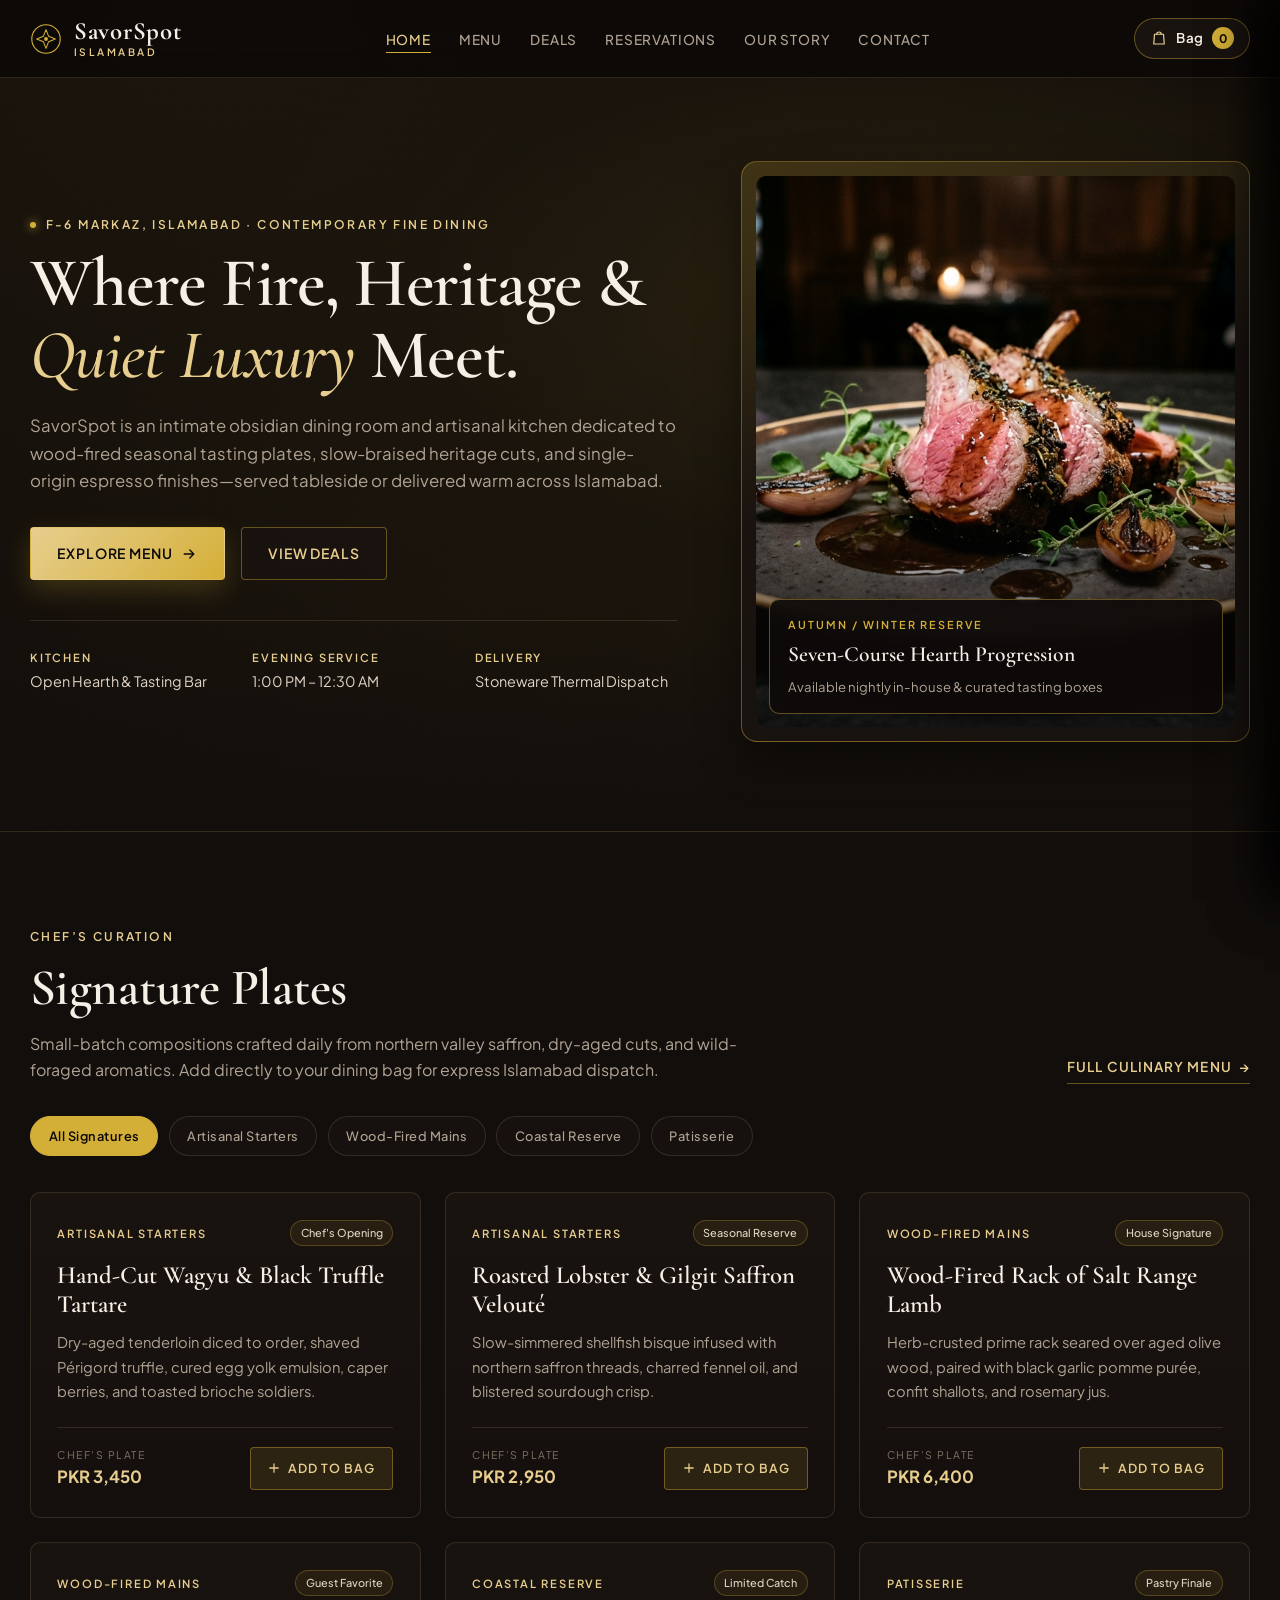
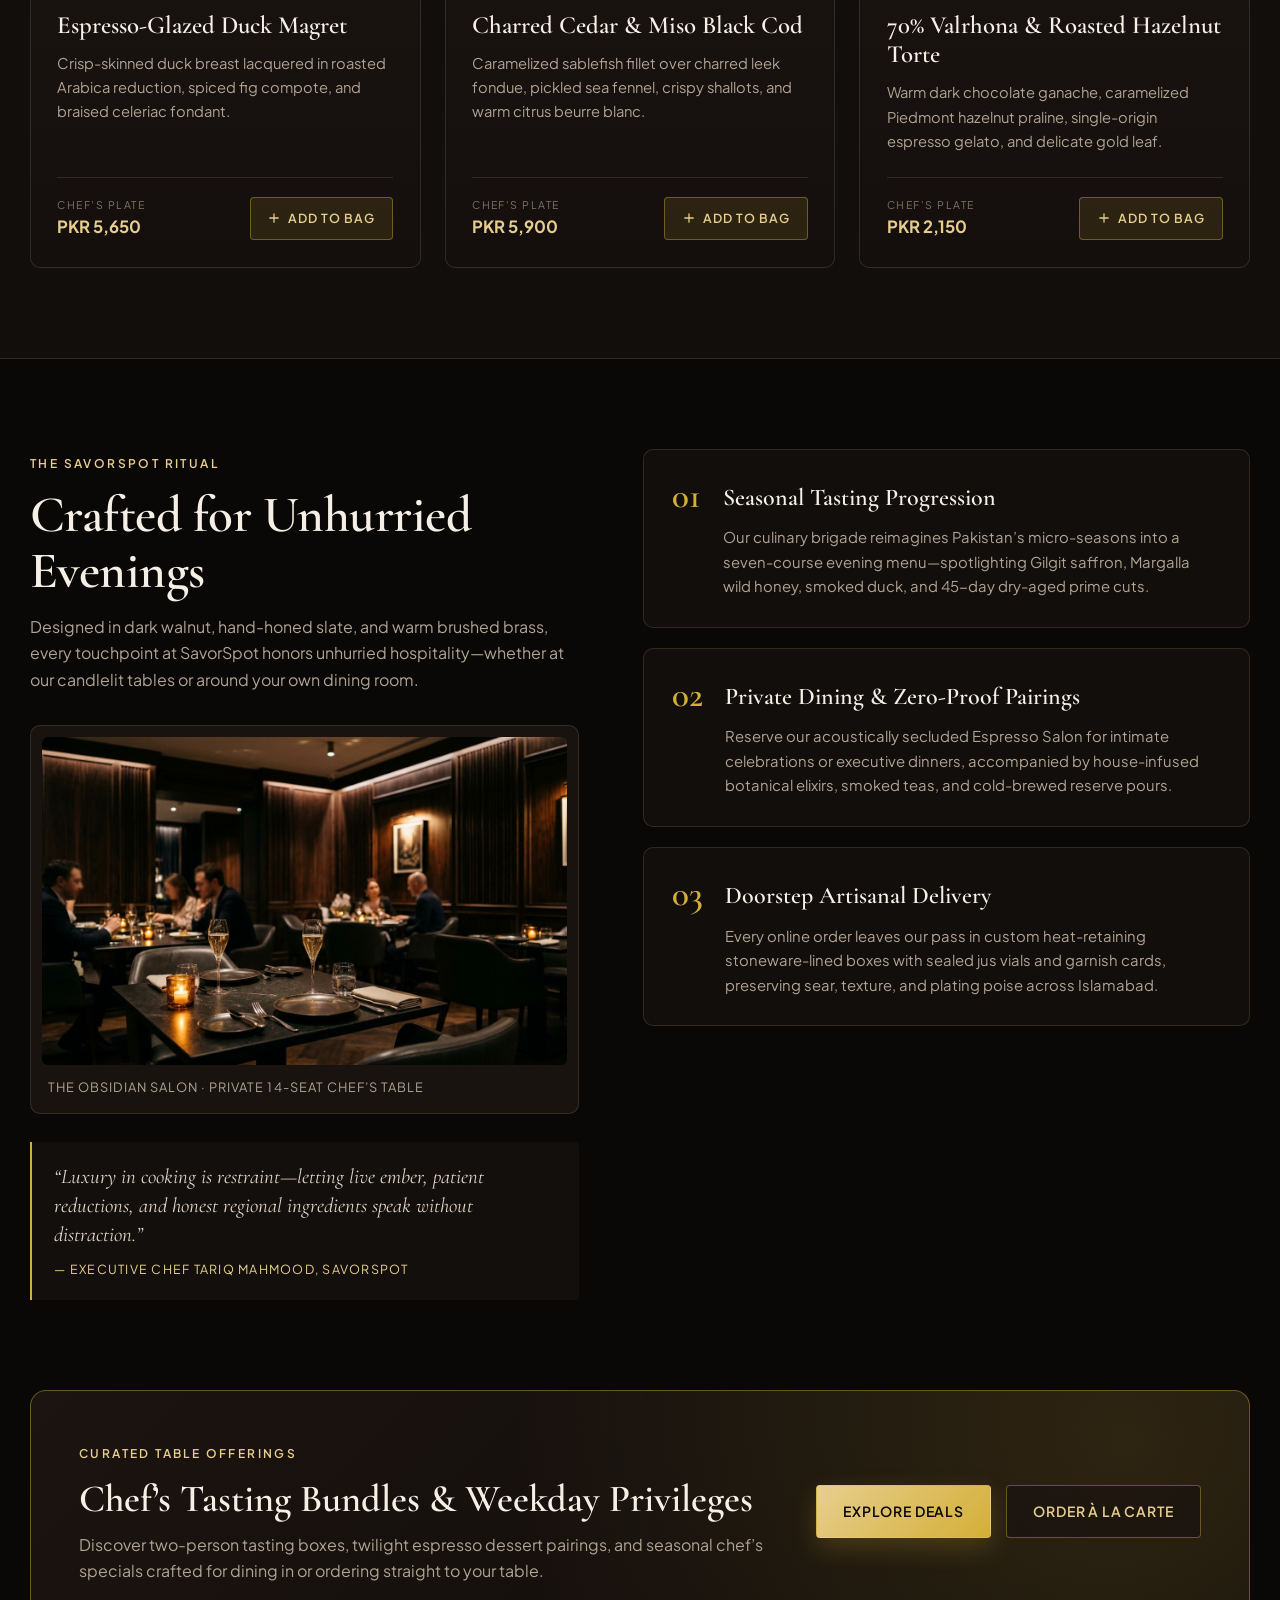
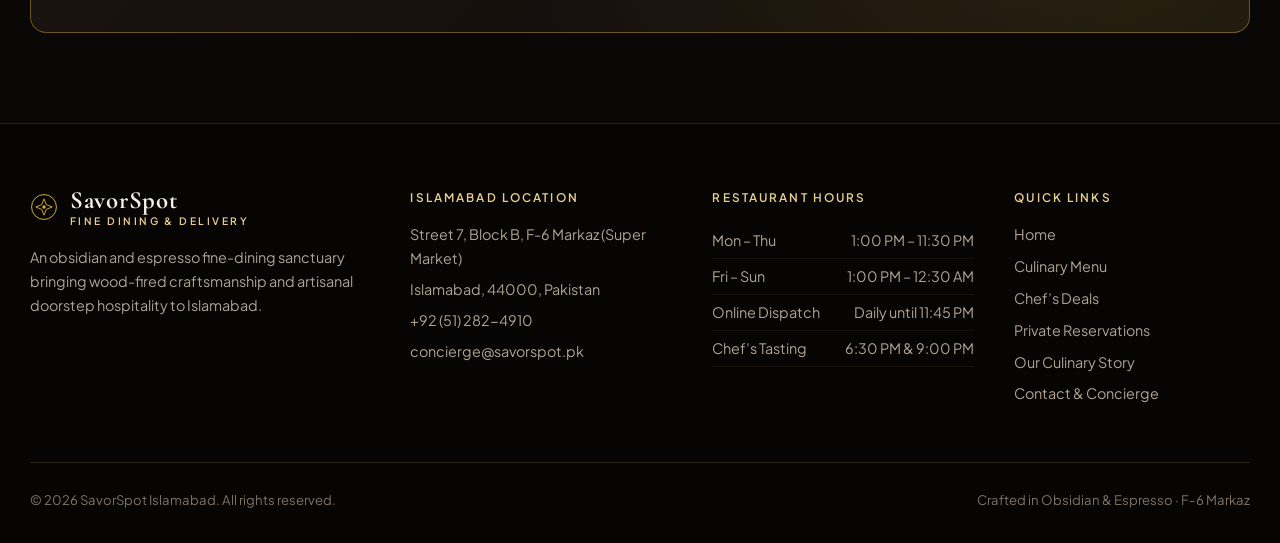
==== index.html @ 346d7bbc "Add SavorSpot home page, styles, scripts, and session 01 log" ====
<!DOCTYPE html>
<html lang="en">
<head>
  <meta charset="UTF-8">
  <meta name="viewport" content="width=device-width, initial-scale=1.0">
  <meta name="description" content="SavorSpot is Islamabad's contemporary fine-dining destination in F-6 Markaz — wood-fired seasonal tasting plates, private dining, and artisanal doorstep delivery.">
  <title>SavorSpot | Fine Dining &amp; Artisanal Online Ordering — Islamabad</title>

  <!-- Google Fonts: Cormorant Garamond & Plus Jakarta Sans -->
  <link rel="preconnect" href="https://fonts.googleapis.com">
  <link rel="preconnect" href="https://fonts.gstatic.com" crossorigin>
  <link href="https://fonts.googleapis.com/css2?family=Cormorant+Garamond:ital,wght@0,400;0,500;0,600;0,700;1,400;1,600&family=Plus+Jakarta+Sans:wght@300;400;500;600;700&display=swap" rel="stylesheet">

  <!-- Page Stylesheet -->
  <link rel="stylesheet" href="css/home.css">
</head>
<body>
  <a class="skip-link" href="#main-content">Skip to main content</a>

  <!-- Sticky Site Header -->
  <header class="site-header" id="site-header">
    <div class="container header-inner">
      <a class="brand-logo" href="index.html" aria-label="SavorSpot Home">
        <span class="brand-crest" aria-hidden="true">
          <svg viewBox="0 0 36 36" width="32" height="32" fill="none" xmlns="http://www.w3.org/2000/svg">
            <rect x="2" y="2" width="32" height="32" rx="16" stroke="currentColor" stroke-width="1.25"/>
            <path d="M18 7.5L21 15L28.5 18L21 21L18 28.5L15 21L7.5 18L15 15L18 7.5Z" stroke="currentColor" stroke-width="1.2" stroke-linejoin="round"/>
            <circle cx="18" cy="18" r="2.2" fill="currentColor"/>
          </svg>
        </span>
        <span class="brand-text">
          <span class="brand-name">SavorSpot</span>
          <span class="brand-sub">Islamabad</span>
        </span>
      </a>

      <!-- Desktop Primary Navigation -->
      <nav class="primary-nav" aria-label="Primary Navigation">
        <ul class="nav-list">
          <li><a class="nav-link active" href="index.html" aria-current="page">Home</a></li>
          <li><a class="nav-link" href="pages/menu.html">Menu</a></li>
          <li><a class="nav-link" href="pages/deals.html">Deals</a></li>
          <!-- Placeholder links for remaining group pages -->
          <li><a class="nav-link" href="pages/reservations.html" data-placeholder-page="Reservations">Reservations</a></li>
          <li><a class="nav-link" href="pages/about.html" data-placeholder-page="Our Story">Our Story</a></li>
          <li><a class="nav-link" href="pages/contact.html" data-placeholder-page="Contact">Contact</a></li>
        </ul>
      </nav>

      <!-- Header Utility Actions -->
      <div class="header-actions">
        <button
          type="button"
          class="cart-trigger"
          id="cart-toggle-btn"
          aria-label="Open dining bag"
          aria-expanded="false"
          aria-controls="cart-drawer"
        >
          <svg class="cart-icon" viewBox="0 0 24 24" width="18" height="18" fill="none" stroke="currentColor" stroke-width="1.6" stroke-linecap="round" stroke-linejoin="round" aria-hidden="true">
            <path d="M6 7h12l1 13H5L6 7z"/>
            <path d="M9 7a3 3 0 0 1 6 0"/>
          </svg>
          <span class="cart-trigger-label">Bag</span>
          <span class="cart-badge" id="cart-count" aria-live="polite">0</span>
        </button>

        <button
          type="button"
          class="hamburger-btn"
          id="mobile-menu-toggle"
          aria-label="Toggle navigation menu"
          aria-expanded="false"
          aria-controls="mobile-nav-drawer"
        >
          <span class="hamburger-line" aria-hidden="true"></span>
          <span class="hamburger-line" aria-hidden="true"></span>
          <span class="hamburger-line" aria-hidden="true"></span>
        </button>
      </div>
    </div>

    <!-- Mobile Navigation Drawer -->
    <div class="mobile-nav-backdrop" id="mobile-nav-backdrop" hidden></div>
    <nav class="mobile-nav-drawer" id="mobile-nav-drawer" aria-label="Mobile Navigation" hidden>
      <div class="mobile-nav-header">
        <span class="mobile-nav-eyebrow">Navigation</span>
        <button type="button" class="icon-close-btn" id="mobile-nav-close" aria-label="Close navigation menu">
          <span aria-hidden="true">&times;</span>
        </button>
      </div>
      <ul class="mobile-nav-list">
        <li><a class="mobile-nav-link active" href="index.html" aria-current="page">Home</a></li>
        <li><a class="mobile-nav-link" href="pages/menu.html">Menu</a></li>
        <li><a class="mobile-nav-link" href="pages/deals.html">Chef&rsquo;s Deals</a></li>
        <!-- Placeholder links for remaining group pages -->
        <li><a class="mobile-nav-link" href="pages/reservations.html" data-placeholder-page="Reservations">Reservations</a></li>
        <li><a class="mobile-nav-link" href="pages/about.html" data-placeholder-page="Our Story">Our Story</a></li>
        <li><a class="mobile-nav-link" href="pages/contact.html" data-placeholder-page="Contact">Contact</a></li>
      </ul>
      <div class="mobile-nav-footer">
        <p>F-6 Markaz, Islamabad</p>
        <p>Open Daily &middot; 1:00 PM &ndash; 12:30 AM</p>
      </div>
    </nav>
  </header>

  <main id="main-content">
    <!-- Hero Section -->
    <section class="hero" aria-labelledby="hero-heading">
      <div class="hero-ambient" aria-hidden="true"></div>
      <div class="container hero-grid">
        <div class="hero-content">
          <p class="eyebrow">
            <span class="eyebrow-dot" aria-hidden="true"></span>
            F-6 Markaz, Islamabad &middot; Contemporary Fine Dining
          </p>
          <h1 id="hero-heading" class="hero-title">
            Where Fire, Heritage &amp; <em>Quiet Luxury</em> Meet.
          </h1>
          <p class="hero-tagline">
            SavorSpot is an intimate obsidian dining room and artisanal kitchen dedicated to wood-fired seasonal tasting plates, slow-braised heritage cuts, and single-origin espresso finishes&mdash;served tableside or delivered warm across Islamabad.
          </p>

          <div class="hero-actions">
            <a class="btn btn-primary" href="pages/menu.html">
              Explore Menu
              <svg viewBox="0 0 20 20" width="16" height="16" fill="none" stroke="currentColor" stroke-width="1.6" aria-hidden="true">
                <path d="M4 10h12M11 5l5 5-5 5" stroke-linecap="round" stroke-linejoin="round"/>
              </svg>
            </a>
            <a class="btn btn-secondary" href="pages/deals.html">View Deals</a>
          </div>

          <dl class="hero-meta">
            <div class="hero-meta-item">
              <dt>Kitchen</dt>
              <dd>Open Hearth &amp; Tasting Bar</dd>
            </div>
            <div class="hero-meta-item">
              <dt>Evening Service</dt>
              <dd>1:00 PM &ndash; 12:30 AM</dd>
            </div>
            <div class="hero-meta-item">
              <dt>Delivery</dt>
              <dd>Stoneware Thermal Dispatch</dd>
            </div>
          </dl>
        </div>

        <div class="hero-visual">
          <figure class="hero-frame">
            <div class="hero-image-wrap">
              <img
                src="images/hero-feast.jpg"
                alt="Seared Salt Range lamb rack with charred shallots and herb reduction plated on dark obsidian stoneware"
                class="hero-image"
                loading="eager"
                onerror="this.parentElement.classList.add('is-fallback'); this.remove();"
              >
              <div class="hero-fallback-art" aria-hidden="true">
                <span class="fallback-monogram">S</span>
                <span class="fallback-caption">Chef&rsquo;s Reserve Tasting</span>
              </div>
              <div class="hero-image-scrim" aria-hidden="true"></div>
            </div>
            <figcaption class="hero-plate-card">
              <span class="plate-tag">Autumn / Winter Reserve</span>
              <strong class="plate-name">Seven-Course Hearth Progression</strong>
              <span class="plate-detail">Available nightly in-house &amp; curated tasting boxes</span>
            </figcaption>
          </figure>
        </div>
      </div>
    </section>

    <!-- Chef's Signature / Featured Dishes Section -->
    <section class="signatures section-pad" id="signatures" aria-labelledby="signatures-heading">
      <div class="container">
        <div class="section-header-row">
          <div class="section-header">
            <p class="eyebrow">Chef&rsquo;s Curation</p>
            <h2 id="signatures-heading" class="section-title">Signature Plates</h2>
            <p class="section-lead">
              Small-batch compositions crafted daily from northern valley saffron, dry-aged cuts, and wild-foraged aromatics. Add directly to your dining bag for express Islamabad dispatch.
            </p>
          </div>
          <a class="text-link" href="pages/menu.html">
            Full Culinary Menu
            <span aria-hidden="true">&rarr;</span>
          </a>
        </div>

        <!-- Category Filter Bar -->
        <div class="filter-bar" role="tablist" aria-label="Filter signature dishes by category">
          <button type="button" class="filter-pill is-active" role="tab" aria-selected="true" data-category="all">All Signatures</button>
          <button type="button" class="filter-pill" role="tab" aria-selected="false" data-category="Artisanal Starters">Artisanal Starters</button>
          <button type="button" class="filter-pill" role="tab" aria-selected="false" data-category="Wood-Fired Mains">Wood-Fired Mains</button>
          <button type="button" class="filter-pill" role="tab" aria-selected="false" data-category="Coastal Reserve">Coastal Reserve</button>
          <button type="button" class="filter-pill" role="tab" aria-selected="false" data-category="Patisserie">Patisserie</button>
        </div>

        <!-- Dynamic Dishes Grid (populated by js/home.js) -->
        <div class="dishes-grid" id="featured-dishes-grid" aria-live="polite">
          <noscript>
            <p class="noscript-note">Please enable JavaScript to browse SavorSpot&rsquo;s interactive signature plates and dining bag.</p>
          </noscript>
        </div>
      </div>
    </section>

    <!-- Fine-Dining Experience / Ambiance Highlights -->
    <section class="experience section-pad" id="experience" aria-labelledby="experience-heading">
      <div class="container">
        <div class="experience-layout">
          <div class="experience-intro">
            <p class="eyebrow">The SavorSpot Ritual</p>
            <h2 id="experience-heading" class="section-title">Crafted for Unhurried Evenings</h2>
            <p class="section-lead">
              Designed in dark walnut, hand-honed slate, and warm brushed brass, every touchpoint at SavorSpot honors unhurried hospitality&mdash;whether at our candlelit tables or around your own dining room.
            </p>

            <figure class="ambiance-frame">
              <div class="ambiance-image-wrap">
                <img
                  src="images/ambiance-dining.jpg"
                  alt="Candlelit SavorSpot dining room with dark espresso wood, obsidian stone tables, and warm gold accents"
                  class="ambiance-image"
                  loading="lazy"
                  onerror="this.parentElement.classList.add('is-fallback'); this.remove();"
                >
                <div class="ambiance-fallback-art" aria-hidden="true">
                  <span>F-6 Markaz Salon</span>
                </div>
              </div>
              <figcaption class="ambiance-caption">
                The Obsidian Salon &middot; Private 14-seat Chef&rsquo;s Table
              </figcaption>
            </figure>

            <blockquote class="chef-quote">
              <p>&ldquo;Luxury in cooking is restraint&mdash;letting live ember, patient reductions, and honest regional ingredients speak without distraction.&rdquo;</p>
              <footer>&mdash; Executive Chef Tariq Mahmood, SavorSpot</footer>
            </blockquote>
          </div>

          <div class="experience-pillars">
            <article class="experience-card">
              <span class="pillar-num" aria-hidden="true">01</span>
              <div class="pillar-body">
                <h3 class="pillar-title">Seasonal Tasting Progression</h3>
                <p class="pillar-desc">
                  Our culinary brigade reimagines Pakistan&rsquo;s micro-seasons into a seven-course evening menu&mdash;spotlighting Gilgit saffron, Margalla wild honey, smoked duck, and 45-day dry-aged prime cuts.
                </p>
              </div>
            </article>

            <article class="experience-card">
              <span class="pillar-num" aria-hidden="true">02</span>
              <div class="pillar-body">
                <h3 class="pillar-title">Private Dining &amp; Zero-Proof Pairings</h3>
                <p class="pillar-desc">
                  Reserve our acoustically secluded Espresso Salon for intimate celebrations or executive dinners, accompanied by house-infused botanical elixirs, smoked teas, and cold-brewed reserve pours.
                </p>
              </div>
            </article>

            <article class="experience-card">
              <span class="pillar-num" aria-hidden="true">03</span>
              <div class="pillar-body">
                <h3 class="pillar-title">Doorstep Artisanal Delivery</h3>
                <p class="pillar-desc">
                  Every online order leaves our pass in custom heat-retaining stoneware-lined boxes with sealed jus vials and garnish cards, preserving sear, texture, and plating poise across Islamabad.
                </p>
              </div>
            </article>
          </div>
        </div>
      </div>
    </section>

    <!-- Evening Reserve / Deals Callout -->
    <section class="evening-reserve" aria-labelledby="reserve-heading">
      <div class="container">
        <div class="reserve-banner">
          <div class="reserve-copy">
            <p class="eyebrow">Curated Table Offerings</p>
            <h2 id="reserve-heading" class="reserve-title">Chef&rsquo;s Tasting Bundles &amp; Weekday Privileges</h2>
            <p class="reserve-desc">
              Discover two-person tasting boxes, twilight espresso dessert pairings, and seasonal chef&rsquo;s specials crafted for dining in or ordering straight to your table.
            </p>
          </div>
          <div class="reserve-actions">
            <a class="btn btn-primary" href="pages/deals.html">Explore Deals</a>
            <a class="btn btn-secondary" href="pages/menu.html">Order &Agrave; La Carte</a>
          </div>
        </div>
      </div>
    </section>
  </main>

  <!-- Site Footer -->
  <footer class="site-footer" aria-label="Footer">
    <div class="container">
      <div class="footer-grid">
        <div class="footer-brand">
          <a class="brand-logo footer-logo" href="index.html">
            <span class="brand-crest" aria-hidden="true">
              <svg viewBox="0 0 36 36" width="28" height="28" fill="none" xmlns="http://www.w3.org/2000/svg">
                <rect x="2" y="2" width="32" height="32" rx="16" stroke="currentColor" stroke-width="1.25"/>
                <path d="M18 7.5L21 15L28.5 18L21 21L18 28.5L15 21L7.5 18L15 15L18 7.5Z" stroke="currentColor" stroke-width="1.2" stroke-linejoin="round"/>
                <circle cx="18" cy="18" r="2.2" fill="currentColor"/>
              </svg>
            </span>
            <span class="brand-text">
              <span class="brand-name">SavorSpot</span>
              <span class="brand-sub">Fine Dining &amp; Delivery</span>
            </span>
          </a>
          <p class="footer-tagline">
            An obsidian and espresso fine-dining sanctuary bringing wood-fired craftsmanship and artisanal doorstep hospitality to Islamabad.
          </p>
        </div>

        <div class="footer-col">
          <h3 class="footer-heading">Islamabad Location</h3>
          <address class="footer-address">
            <p>Street 7, Block B, F-6 Markaz (Super Market)</p>
            <p>Islamabad, 44000, Pakistan</p>
            <p><a href="tel:+92512824910">+92 (51) 282-4910</a></p>
            <p><a href="mailto:concierge@savorspot.pk">concierge@savorspot.pk</a></p>
          </address>
        </div>

        <div class="footer-col">
          <h3 class="footer-heading">Restaurant Hours</h3>
          <ul class="footer-hours">
            <li><span>Mon &ndash; Thu</span><span>1:00 PM &ndash; 11:30 PM</span></li>
            <li><span>Fri &ndash; Sun</span><span>1:00 PM &ndash; 12:30 AM</span></li>
            <li><span>Online Dispatch</span><span>Daily until 11:45 PM</span></li>
            <li><span>Chef&rsquo;s Tasting</span><span>6:30 PM &amp; 9:00 PM</span></li>
          </ul>
        </div>

        <div class="footer-col">
          <h3 class="footer-heading">Quick Links</h3>
          <ul class="footer-links">
            <li><a href="index.html">Home</a></li>
            <li><a href="pages/menu.html">Culinary Menu</a></li>
            <li><a href="pages/deals.html">Chef&rsquo;s Deals</a></li>
            <li><a href="pages/reservations.html" data-placeholder-page="Reservations">Private Reservations</a></li>
            <li><a href="pages/about.html" data-placeholder-page="Our Story">Our Culinary Story</a></li>
            <li><a href="pages/contact.html" data-placeholder-page="Contact">Contact &amp; Concierge</a></li>
          </ul>
        </div>
      </div>

      <div class="footer-bottom">
        <p>&copy; <span id="footer-year">2026</span> SavorSpot Islamabad. All rights reserved.</p>
        <p class="footer-note">Crafted in Obsidian &amp; Espresso &middot; F-6 Markaz</p>
      </div>
    </div>
  </footer>

  <!-- Slide-Over Interactive Cart Drawer -->
  <div class="cart-backdrop" id="cart-backdrop" hidden></div>
  <aside
    class="cart-drawer"
    id="cart-drawer"
    role="dialog"
    aria-modal="true"
    aria-labelledby="cart-drawer-title"
    hidden
  >
    <div class="cart-drawer-header">
      <div>
        <p class="cart-drawer-eyebrow">Artisanal Order</p>
        <h2 id="cart-drawer-title" class="cart-drawer-title">Your Dining Bag</h2>
      </div>
      <button type="button" class="icon-close-btn" id="cart-close-btn" aria-label="Close dining bag">
        <span aria-hidden="true">&times;</span>
      </button>
    </div>

    <div class="cart-drawer-body" id="cart-items-container">
      <!-- Populated dynamically from localStorage ("savorCart") -->
    </div>

    <div class="cart-drawer-footer" id="cart-drawer-footer">
      <div class="cart-delivery-note" id="cart-delivery-note">
        Complimentary insulated dispatch across Islamabad on orders above PKR 6,000.
      </div>
      <div class="cart-summary-row">
        <span>Subtotal</span>
        <strong id="cart-subtotal">PKR 0</strong>
      </div>
      <div class="cart-footer-actions">
        <button type="button" class="btn btn-primary btn-full" id="cart-checkout-btn">
          Review &amp; Checkout
        </button>
        <div class="cart-secondary-actions">
          <a class="btn btn-ghost" href="pages/menu.html">Add From Menu</a>
          <button type="button" class="btn btn-ghost btn-danger-text" id="cart-clear-btn">Clear Bag</button>
        </div>
      </div>
    </div>
  </aside>

  <!-- Toast Notification Region -->
  <div class="toast-container" id="toast-container" aria-live="polite" aria-atomic="true"></div>

  <!-- Page JavaScript -->
  <script src="js/home.js"></script>
</body>
</html>
---- css/home.css ----
/* ==========================================================================
   SavorSpot — Page 1 (Home) Stylesheet
   Aesthetic: Obsidian & Espresso Dark Luxury
   Fonts: Cormorant Garamond (Display) & Plus Jakarta Sans (Body/UI)
   ========================================================================== */

:root {
  /* Obsidian & Espresso Surfaces */
  --bg-obsidian: #0a0807;
  --bg-espresso: #120e0c;
  --bg-card: #191310;
  --bg-card-elevated: #221a16;
  --bg-glass: rgba(12, 9, 8, 0.86);

  /* Gold & Champagne Accents */
  --accent-gold: #d4af37;
  --accent-champagne: #e7ce8e;
  --accent-bronze: #9e783b;
  --accent-glow: rgba(212, 175, 55, 0.16);

  /* Typography */
  --text-ivory: #f5efe6;
  --text-warm: #dfd4c5;
  --text-muted: #b0a393;
  --text-dim: #7f7366;

  /* Borders & States */
  --border-subtle: rgba(231, 206, 142, 0.14);
  --border-gold: rgba(212, 175, 55, 0.42);
  --danger: #e07a68;
  --success: #79b88b;

  /* Typography Families */
  --font-display: "Cormorant Garamond", Georgia, "Times New Roman", serif;
  --font-sans: "Plus Jakarta Sans", -apple-system, BlinkMacSystemFont, "Segoe UI", sans-serif;

  /* Layout & Radius */
  --container-max: 1220px;
  --header-height: 78px;
  --radius-sm: 4px;
  --radius-md: 10px;
  --radius-lg: 16px;

  /* Transitions & Shadows */
  --ease-luxury: cubic-bezier(0.22, 1, 0.36, 1);
  --shadow-card: 0 20px 44px rgba(0, 0, 0, 0.45);
  --shadow-drawer: -16px 0 48px rgba(0, 0, 0, 0.68);
}

/* Reset & Base */
*,
*::before,
*::after {
  box-sizing: border-box;
}

html {
  scroll-behavior: smooth;
  color-scheme: dark;
}

body {
  margin: 0;
  min-height: 100vh;
  background-color: var(--bg-obsidian);
  background-image:
    radial-gradient(circle at 18% 0%, rgba(158, 120, 59, 0.12), transparent 42%),
    radial-gradient(circle at 88% 22%, rgba(212, 175, 55, 0.06), transparent 36%);
  color: var(--text-ivory);
  font-family: var(--font-sans);
  font-size: 1rem;
  line-height: 1.65;
  -webkit-font-smoothing: antialiased;
  overflow-x: hidden;
}

body.drawer-open {
  overflow: hidden;
}

img {
  display: block;
  max-width: 100%;
}

a {
  color: inherit;
  text-decoration: none;
}

button {
  font: inherit;
  color: inherit;
  background: none;
  border: none;
  cursor: pointer;
}

:focus-visible {
  outline: 2px solid var(--accent-champagne);
  outline-offset: 3px;
}

.skip-link {
  position: absolute;
  top: -100px;
  left: 1rem;
  z-index: 2000;
  padding: 0.7rem 1.2rem;
  background: var(--accent-gold);
  color: var(--bg-obsidian);
  font-weight: 600;
  border-radius: var(--radius-sm);
  transition: top 0.2s ease;
}

.skip-link:focus {
  top: 1rem;
}

.container {
  width: min(var(--container-max), calc(100% - 2.5rem));
  margin-inline: auto;
}

.section-pad {
  padding-block: clamp(4.25rem, 7vw, 6.75rem);
}

/* Shared Typography Elements */
.eyebrow {
  display: inline-flex;
  align-items: center;
  gap: 0.6rem;
  margin: 0 0 0.85rem;
  font-size: 0.75rem;
  font-weight: 600;
  letter-spacing: 0.2em;
  text-transform: uppercase;
  color: var(--accent-champagne);
}

.eyebrow-dot {
  width: 6px;
  height: 6px;
  border-radius: 50%;
  background: var(--accent-gold);
  box-shadow: 0 0 10px var(--accent-gold);
}

.section-title {
  margin: 0 0 0.9rem;
  font-family: var(--font-display);
  font-size: clamp(2.15rem, 4vw, 3.25rem);
  font-weight: 600;
  line-height: 1.1;
  letter-spacing: -0.01em;
  color: var(--text-ivory);
}

.section-lead {
  margin: 0;
  max-width: 60ch;
  color: var(--text-muted);
  font-size: 1rem;
  font-weight: 400;
}

/* Buttons */
.btn {
  display: inline-flex;
  align-items: center;
  justify-content: center;
  gap: 0.55rem;
  padding: 0.88rem 1.65rem;
  border-radius: var(--radius-sm);
  font-size: 0.875rem;
  font-weight: 600;
  letter-spacing: 0.06em;
  text-transform: uppercase;
  transition:
    background-color 0.25s var(--ease-luxury),
    color 0.25s var(--ease-luxury),
    border-color 0.25s var(--ease-luxury),
    transform 0.25s var(--ease-luxury),
    box-shadow 0.25s var(--ease-luxury);
}

.btn-primary {
  background: linear-gradient(135deg, var(--accent-champagne) 0%, var(--accent-gold) 100%);
  color: var(--bg-obsidian);
  border: 1px solid transparent;
  box-shadow: 0 10px 26px rgba(212, 175, 55, 0.22);
}

.btn-primary:hover {
  transform: translateY(-2px);
  box-shadow: 0 14px 32px rgba(212, 175, 55, 0.32);
}

.btn-secondary {
  background: rgba(25, 19, 16, 0.72);
  color: var(--accent-champagne);
  border: 1px solid var(--border-gold);
}

.btn-secondary:hover {
  background: rgba(212, 175, 55, 0.12);
  border-color: var(--accent-champagne);
  transform: translateY(-2px);
}

.btn-ghost {
  padding: 0.65rem 1rem;
  border: 1px solid var(--border-subtle);
  color: var(--text-warm);
  font-size: 0.8rem;
}

.btn-ghost:hover {
  border-color: var(--border-gold);
  color: var(--accent-champagne);
}

.btn-danger-text:hover {
  border-color: rgba(224, 122, 104, 0.5);
  color: var(--danger);
}

.btn-full {
  width: 100%;
}

/* ==========================================================================
   Sticky Header & Navigation
   ========================================================================== */
.site-header {
  position: sticky;
  top: 0;
  z-index: 900;
  height: var(--header-height);
  background: var(--bg-glass);
  backdrop-filter: blur(14px);
  -webkit-backdrop-filter: blur(14px);
  border-bottom: 1px solid var(--border-subtle);
  transition: background-color 0.3s ease, border-color 0.3s ease, box-shadow 0.3s ease;
}

.site-header.is-scrolled {
  background: rgba(10, 8, 7, 0.96);
  border-bottom-color: var(--border-gold);
  box-shadow: 0 12px 30px rgba(0, 0, 0, 0.45);
}

.header-inner {
  height: 100%;
  display: flex;
  align-items: center;
  justify-content: space-between;
  gap: 1.5rem;
}

.brand-logo {
  display: inline-flex;
  align-items: center;
  gap: 0.75rem;
  flex-shrink: 0;
}

.brand-crest {
  display: grid;
  place-items: center;
  color: var(--accent-gold);
}

.brand-text {
  display: flex;
  flex-direction: column;
  line-height: 1;
}

.brand-name {
  font-family: var(--font-display);
  font-size: 1.55rem;
  font-weight: 700;
  letter-spacing: 0.03em;
  color: var(--text-ivory);
}

.brand-sub {
  margin-top: 0.2rem;
  font-size: 0.64rem;
  font-weight: 600;
  letter-spacing: 0.24em;
  text-transform: uppercase;
  color: var(--accent-champagne);
}

.primary-nav {
  display: flex;
  align-items: center;
}

.nav-list {
  display: flex;
  align-items: center;
  gap: 1.75rem;
  list-style: none;
  margin: 0;
  padding: 0;
}

.nav-link {
  position: relative;
  padding-block: 0.35rem;
  font-size: 0.85rem;
  font-weight: 500;
  letter-spacing: 0.06em;
  text-transform: uppercase;
  color: var(--text-muted);
  transition: color 0.25s ease;
}

.nav-link::after {
  content: "";
  position: absolute;
  left: 0;
  bottom: 0;
  width: 100%;
  height: 1px;
  background: var(--accent-gold);
  transform: scaleX(0);
  transform-origin: right;
  transition: transform 0.28s var(--ease-luxury);
}

.nav-link:hover,
.nav-link.active {
  color: var(--accent-champagne);
}

.nav-link:hover::after,
.nav-link.active::after {
  transform: scaleX(1);
  transform-origin: left;
}

.header-actions {
  display: flex;
  align-items: center;
  gap: 0.85rem;
}

.cart-trigger {
  display: inline-flex;
  align-items: center;
  gap: 0.5rem;
  padding: 0.55rem 0.95rem;
  background: var(--bg-card);
  border: 1px solid var(--border-gold);
  border-radius: 999px;
  color: var(--text-ivory);
  font-size: 0.84rem;
  font-weight: 600;
  letter-spacing: 0.04em;
  transition: background-color 0.25s ease, transform 0.2s ease, box-shadow 0.25s ease;
}

.cart-trigger:hover {
  background: var(--bg-card-elevated);
  box-shadow: 0 0 20px var(--accent-glow);
  transform: translateY(-1px);
}

.cart-icon {
  color: var(--accent-champagne);
}

.cart-badge {
  display: inline-grid;
  place-items: center;
  min-width: 22px;
  height: 22px;
  padding-inline: 0.35rem;
  border-radius: 999px;
  background: var(--accent-gold);
  color: var(--bg-obsidian);
  font-size: 0.74rem;
  font-weight: 700;
  transition: transform 0.25s var(--ease-luxury);
}

.cart-badge.is-bumped {
  transform: scale(1.22);
}

/* Mobile Hamburger */
.hamburger-btn {
  display: none;
  flex-direction: column;
  justify-content: center;
  gap: 5px;
  width: 42px;
  height: 42px;
  padding: 9px;
  border-radius: var(--radius-sm);
  border: 1px solid var(--border-subtle);
  background: var(--bg-card);
}

.hamburger-line {
  display: block;
  width: 100%;
  height: 1.5px;
  background: var(--accent-champagne);
  transition: transform 0.25s ease, opacity 0.25s ease;
}

.hamburger-btn[aria-expanded="true"] .hamburger-line:nth-child(1) {
  transform: translateY(6.5px) rotate(45deg);
}

.hamburger-btn[aria-expanded="true"] .hamburger-line:nth-child(2) {
  opacity: 0;
}

.hamburger-btn[aria-expanded="true"] .hamburger-line:nth-child(3) {
  transform: translateY(-6.5px) rotate(-45deg);
}

/* Mobile Navigation Drawer */
.mobile-nav-backdrop {
  position: fixed;
  inset: 0;
  z-index: 940;
  background: rgba(5, 4, 3, 0.76);
  backdrop-filter: blur(4px);
}

.mobile-nav-drawer {
  position: fixed;
  top: 0;
  right: 0;
  z-index: 950;
  width: min(320px, 86vw);
  height: 100dvh;
  display: flex;
  flex-direction: column;
  padding: 1.5rem;
  background: var(--bg-espresso);
  border-left: 1px solid var(--border-gold);
  box-shadow: var(--shadow-drawer);
  transform: translateX(100%);
  transition: transform 0.35s var(--ease-luxury);
}

.mobile-nav-drawer.is-open {
  transform: translateX(0);
}

.mobile-nav-header {
  display: flex;
  align-items: center;
  justify-content: space-between;
  padding-bottom: 1rem;
  border-bottom: 1px solid var(--border-subtle);
}

.mobile-nav-eyebrow {
  font-size: 0.75rem;
  font-weight: 600;
  letter-spacing: 0.18em;
  text-transform: uppercase;
  color: var(--accent-champagne);
}

.icon-close-btn {
  display: inline-grid;
  place-items: center;
  width: 36px;
  height: 36px;
  border-radius: 50%;
  border: 1px solid var(--border-subtle);
  color: var(--text-warm);
  font-size: 1.4rem;
  line-height: 1;
  transition: border-color 0.2s ease, color 0.2s ease;
}

.icon-close-btn:hover {
  border-color: var(--accent-gold);
  color: var(--accent-champagne);
}

.mobile-nav-list {
  list-style: none;
  margin: 1.5rem 0;
  padding: 0;
  display: flex;
  flex-direction: column;
  gap: 0.35rem;
}

.mobile-nav-link {
  display: block;
  padding: 0.8rem 0.5rem;
  border-bottom: 1px solid rgba(231, 206, 142, 0.08);
  font-family: var(--font-display);
  font-size: 1.45rem;
  font-weight: 500;
  color: var(--text-warm);
}

.mobile-nav-link.active,
.mobile-nav-link:hover {
  color: var(--accent-champagne);
}

.mobile-nav-footer {
  margin-top: auto;
  padding-top: 1.25rem;
  border-top: 1px solid var(--border-subtle);
  font-size: 0.85rem;
  color: var(--text-muted);
}

.mobile-nav-footer p {
  margin: 0.2rem 0;
}

/* ==========================================================================
   Hero Section
   ========================================================================== */
.hero {
  position: relative;
  padding-block: clamp(3.5rem, 6.5vw, 5.75rem) clamp(4rem, 7vw, 6.25rem);
  border-bottom: 1px solid var(--border-subtle);
  overflow: hidden;
}

.hero-ambient {
  position: absolute;
  inset: 0;
  pointer-events: none;
  background:
    radial-gradient(ellipse 60% 50% at 75% 30%, rgba(212, 175, 55, 0.09), transparent 70%),
    linear-gradient(180deg, transparent 70%, var(--bg-espresso) 100%);
}

.hero-grid {
  position: relative;
  display: grid;
  grid-template-columns: minmax(0, 1.12fr) minmax(0, 0.88fr);
  align-items: center;
  gap: clamp(2.25rem, 5vw, 4.5rem);
}

.hero-title {
  margin: 0 0 1.25rem;
  font-family: var(--font-display);
  font-size: clamp(2.75rem, 5.4vw, 4.5rem);
  font-weight: 600;
  line-height: 1.04;
  letter-spacing: -0.015em;
  color: var(--text-ivory);
}

.hero-title em {
  font-style: italic;
  font-weight: 500;
  color: var(--accent-champagne);
}

.hero-tagline {
  margin: 0 0 2rem;
  max-width: 54ch;
  font-size: 1.05rem;
  color: var(--text-muted);
}

.hero-actions {
  display: flex;
  flex-wrap: wrap;
  gap: 1rem;
  margin-bottom: 2.5rem;
}

.hero-meta {
  display: grid;
  grid-template-columns: repeat(3, minmax(0, 1fr));
  gap: 1.25rem;
  margin: 0;
  padding-top: 1.65rem;
  border-top: 1px solid var(--border-subtle);
}

.hero-meta-item dt {
  font-size: 0.7rem;
  font-weight: 600;
  letter-spacing: 0.16em;
  text-transform: uppercase;
  color: var(--accent-champagne);
  margin-bottom: 0.25rem;
}

.hero-meta-item dd {
  margin: 0;
  font-size: 0.9rem;
  color: var(--text-warm);
}

.hero-frame {
  position: relative;
  margin: 0;
  padding: 0.85rem;
  background: linear-gradient(160deg, rgba(212, 175, 55, 0.18), rgba(25, 19, 16, 0.92) 48%);
  border: 1px solid var(--border-gold);
  border-radius: var(--radius-lg);
  box-shadow: var(--shadow-card);
}

.hero-image-wrap {
  position: relative;
  aspect-ratio: 4 / 4.6;
  border-radius: calc(var(--radius-lg) - 6px);
  overflow: hidden;
  background:
    radial-gradient(circle at 50% 35%, rgba(212, 175, 55, 0.18), transparent 62%),
    linear-gradient(155deg, #241913 0%, #0d0907 100%);
}

.hero-image {
  width: 100%;
  height: 100%;
  object-fit: cover;
}

.hero-fallback-art {
  display: none;
  position: absolute;
  inset: 0;
  flex-direction: column;
  align-items: center;
  justify-content: center;
  gap: 0.65rem;
  text-align: center;
  padding: 2rem;
}

.hero-image-wrap.is-fallback .hero-fallback-art {
  display: flex;
}

.fallback-monogram {
  display: grid;
  place-items: center;
  width: 88px;
  height: 88px;
  border-radius: 50%;
  border: 1px solid var(--border-gold);
  font-family: var(--font-display);
  font-size: 3rem;
  font-style: italic;
  color: var(--accent-champagne);
}

.fallback-caption {
  font-size: 0.8rem;
  letter-spacing: 0.2em;
  text-transform: uppercase;
  color: var(--text-muted);
}

.hero-image-scrim {
  position: absolute;
  inset: 0;
  background: linear-gradient(180deg, transparent 48%, rgba(10, 8, 7, 0.82) 100%);
  pointer-events: none;
}

.hero-plate-card {
  position: absolute;
  left: 1.65rem;
  right: 1.65rem;
  bottom: 1.65rem;
  padding: 1rem 1.15rem;
  background: rgba(14, 11, 9, 0.9);
  backdrop-filter: blur(10px);
  border: 1px solid var(--border-gold);
  border-radius: var(--radius-md);
  display: flex;
  flex-direction: column;
  gap: 0.2rem;
}

.plate-tag {
  font-size: 0.68rem;
  font-weight: 600;
  letter-spacing: 0.18em;
  text-transform: uppercase;
  color: var(--accent-gold);
}

.plate-name {
  font-family: var(--font-display);
  font-size: 1.35rem;
  font-weight: 600;
  color: var(--text-ivory);
}

.plate-detail {
  font-size: 0.82rem;
  color: var(--text-muted);
}

/* ==========================================================================
   Chef's Signature Dishes Section
   ========================================================================== */
.signatures {
  background: var(--bg-espresso);
  border-bottom: 1px solid var(--border-subtle);
}

.section-header-row {
  display: flex;
  flex-wrap: wrap;
  align-items: flex-end;
  justify-content: space-between;
  gap: 1.5rem;
  margin-bottom: 2rem;
}

.text-link {
  display: inline-flex;
  align-items: center;
  gap: 0.45rem;
  padding-bottom: 0.25rem;
  border-bottom: 1px solid var(--border-gold);
  font-size: 0.85rem;
  font-weight: 600;
  letter-spacing: 0.08em;
  text-transform: uppercase;
  color: var(--accent-champagne);
  transition: color 0.2s ease, gap 0.2s ease;
}

.text-link:hover {
  color: var(--text-ivory);
  gap: 0.7rem;
}

.filter-bar {
  display: flex;
  flex-wrap: wrap;
  gap: 0.65rem;
  margin-bottom: 2.25rem;
}

.filter-pill {
  padding: 0.55rem 1.1rem;
  border-radius: 999px;
  border: 1px solid var(--border-subtle);
  background: rgba(25, 19, 16, 0.7);
  color: var(--text-muted);
  font-size: 0.8rem;
  font-weight: 500;
  letter-spacing: 0.04em;
  transition: all 0.22s ease;
}

.filter-pill:hover {
  border-color: var(--border-gold);
  color: var(--text-ivory);
}

.filter-pill.is-active {
  background: var(--accent-gold);
  border-color: var(--accent-gold);
  color: var(--bg-obsidian);
  font-weight: 600;
}

.dishes-grid {
  display: grid;
  grid-template-columns: repeat(3, minmax(0, 1fr));
  gap: 1.5rem;
}

.dish-card {
  position: relative;
  display: flex;
  flex-direction: column;
  padding: 1.65rem;
  background: linear-gradient(180deg, var(--bg-card) 0%, #140f0d 100%);
  border: 1px solid var(--border-subtle);
  border-radius: var(--radius-md);
  transition: transform 0.3s var(--ease-luxury), border-color 0.3s ease, box-shadow 0.3s ease;
}

.dish-card:hover {
  transform: translateY(-4px);
  border-color: var(--border-gold);
  box-shadow: var(--shadow-card);
}

.dish-card-top {
  display: flex;
  align-items: center;
  justify-content: space-between;
  gap: 0.75rem;
  margin-bottom: 0.9rem;
}

.dish-category {
  font-size: 0.7rem;
  font-weight: 600;
  letter-spacing: 0.16em;
  text-transform: uppercase;
  color: var(--accent-champagne);
}

.dish-badge {
  padding: 0.2rem 0.6rem;
  border-radius: 999px;
  border: 1px solid rgba(212, 175, 55, 0.28);
  background: rgba(212, 175, 55, 0.08);
  font-size: 0.68rem;
  font-weight: 500;
  color: var(--text-warm);
}

.dish-name {
  margin: 0 0 0.65rem;
  font-family: var(--font-display);
  font-size: 1.55rem;
  font-weight: 600;
  line-height: 1.2;
  color: var(--text-ivory);
}

.dish-desc {
  margin: 0 0 1.5rem;
  flex-grow: 1;
  font-size: 0.92rem;
  color: var(--text-muted);
}

.dish-card-footer {
  display: flex;
  align-items: center;
  justify-content: space-between;
  gap: 1rem;
  padding-top: 1.1rem;
  border-top: 1px solid var(--border-subtle);
}

.dish-price-group {
  display: flex;
  flex-direction: column;
}

.dish-price-label {
  font-size: 0.66rem;
  letter-spacing: 0.14em;
  text-transform: uppercase;
  color: var(--text-dim);
}

.dish-price {
  font-size: 1.05rem;
  font-weight: 700;
  color: var(--accent-champagne);
}

.add-bag-btn {
  display: inline-flex;
  align-items: center;
  gap: 0.45rem;
  padding: 0.65rem 1.05rem;
  border-radius: var(--radius-sm);
  background: rgba(212, 175, 55, 0.12);
  border: 1px solid var(--border-gold);
  color: var(--accent-champagne);
  font-size: 0.78rem;
  font-weight: 600;
  letter-spacing: 0.08em;
  text-transform: uppercase;
  transition: background-color 0.2s ease, color 0.2s ease, transform 0.2s ease;
}

.add-bag-btn:hover {
  background: var(--accent-gold);
  color: var(--bg-obsidian);
}

.add-bag-btn:active {
  transform: scale(0.97);
}

.noscript-note {
  grid-column: 1 / -1;
  padding: 1.25rem;
  border: 1px solid var(--border-gold);
  border-radius: var(--radius-md);
  color: var(--text-warm);
}

/* ==========================================================================
   Fine-Dining Experience / Ambiance Section
   ========================================================================== */
.experience {
  background: var(--bg-obsidian);
}

.experience-layout {
  display: grid;
  grid-template-columns: minmax(0, 0.95fr) minmax(0, 1.05fr);
  gap: clamp(2.25rem, 5vw, 4.5rem);
  align-items: start;
}

.ambiance-frame {
  margin: 2rem 0 1.75rem;
  padding: 0.7rem;
  background: var(--bg-card);
  border: 1px solid var(--border-subtle);
  border-radius: var(--radius-md);
}

.ambiance-image-wrap {
  position: relative;
  aspect-ratio: 16 / 10;
  border-radius: calc(var(--radius-md) - 4px);
  overflow: hidden;
  background: linear-gradient(135deg, #211812 0%, #0d0908 100%);
}

.ambiance-image {
  width: 100%;
  height: 100%;
  object-fit: cover;
}

.ambiance-fallback-art {
  display: none;
  position: absolute;
  inset: 0;
  place-items: center;
  font-family: var(--font-display);
  font-size: 1.6rem;
  font-style: italic;
  color: var(--accent-champagne);
}

.ambiance-image-wrap.is-fallback .ambiance-fallback-art {
  display: grid;
}

.ambiance-caption {
  padding: 0.75rem 0.35rem 0.2rem;
  font-size: 0.8rem;
  letter-spacing: 0.08em;
  text-transform: uppercase;
  color: var(--text-muted);
}

.chef-quote {
  margin: 0;
  padding: 1.25rem 1.4rem;
  background: rgba(25, 19, 16, 0.65);
  border-left: 2px solid var(--accent-gold);
  border-radius: 0 var(--radius-sm) var(--radius-sm) 0;
}

.chef-quote p {
  margin: 0 0 0.65rem;
  font-family: var(--font-display);
  font-size: 1.3rem;
  font-style: italic;
  line-height: 1.4;
  color: var(--text-warm);
}

.chef-quote footer {
  font-size: 0.78rem;
  letter-spacing: 0.1em;
  text-transform: uppercase;
  color: var(--accent-champagne);
}

.experience-pillars {
  display: flex;
  flex-direction: column;
  gap: 1.25rem;
}

.experience-card {
  display: grid;
  grid-template-columns: auto 1fr;
  gap: 1.4rem;
  padding: 1.75rem;
  background: var(--bg-espresso);
  border: 1px solid var(--border-subtle);
  border-radius: var(--radius-md);
  transition: border-color 0.25s ease, transform 0.25s var(--ease-luxury);
}

.experience-card:hover {
  border-color: var(--border-gold);
  transform: translateX(4px);
}

.pillar-num {
  font-family: var(--font-display);
  font-size: 2.2rem;
  font-weight: 600;
  line-height: 1;
  color: var(--accent-gold);
}

.pillar-title {
  margin: 0 0 0.5rem;
  font-family: var(--font-display);
  font-size: 1.5rem;
  font-weight: 600;
  color: var(--text-ivory);
}

.pillar-desc {
  margin: 0;
  font-size: 0.93rem;
  color: var(--text-muted);
}

/* ==========================================================================
   Evening Reserve Callout
   ========================================================================== */
.evening-reserve {
  padding-bottom: clamp(4.25rem, 7vw, 6.25rem);
}

.reserve-banner {
  display: flex;
  flex-wrap: wrap;
  align-items: center;
  justify-content: space-between;
  gap: 2rem;
  padding: clamp(2rem, 4vw, 3rem);
  background:
    radial-gradient(circle at 90% 20%, rgba(212, 175, 55, 0.14), transparent 55%),
    linear-gradient(135deg, #1b1410 0%, #100c0a 100%);
  border: 1px solid var(--border-gold);
  border-radius: var(--radius-lg);
}

.reserve-copy {
  max-width: 58ch;
}

.reserve-title {
  margin: 0 0 0.65rem;
  font-family: var(--font-display);
  font-size: clamp(1.8rem, 3vw, 2.45rem);
  font-weight: 600;
  line-height: 1.15;
}

.reserve-desc {
  margin: 0;
  color: var(--text-muted);
}

.reserve-actions {
  display: flex;
  flex-wrap: wrap;
  gap: 0.9rem;
}

/* ==========================================================================
   Site Footer
   ========================================================================== */
.site-footer {
  background: #070504;
  border-top: 1px solid var(--border-subtle);
  padding-block: 4rem 2rem;
}

.footer-grid {
  display: grid;
  grid-template-columns: 1.3fr 1fr 1fr 0.9fr;
  gap: 2.5rem;
  padding-bottom: 3rem;
  border-bottom: 1px solid var(--border-subtle);
}

.footer-tagline {
  margin: 1.1rem 0 0;
  max-width: 34ch;
  font-size: 0.9rem;
  color: var(--text-muted);
}

.footer-heading {
  margin: 0 0 1rem;
  font-size: 0.74rem;
  font-weight: 600;
  letter-spacing: 0.18em;
  text-transform: uppercase;
  color: var(--accent-champagne);
}

.footer-address {
  font-style: normal;
  font-size: 0.9rem;
  color: var(--text-muted);
}

.footer-address p {
  margin: 0 0 0.45rem;
}

.footer-address a:hover,
.footer-links a:hover {
  color: var(--accent-champagne);
}

.footer-hours,
.footer-links {
  list-style: none;
  margin: 0;
  padding: 0;
  font-size: 0.9rem;
  color: var(--text-muted);
}

.footer-hours li {
  display: flex;
  justify-content: space-between;
  gap: 0.75rem;
  padding-block: 0.35rem;
  border-bottom: 1px solid rgba(231, 206, 142, 0.06);
}

.footer-links li {
  margin-bottom: 0.5rem;
}

.footer-bottom {
  display: flex;
  flex-wrap: wrap;
  align-items: center;
  justify-content: space-between;
  gap: 1rem;
  padding-top: 1.65rem;
  font-size: 0.82rem;
  color: var(--text-dim);
}

.footer-bottom p {
  margin: 0;
}

/* ==========================================================================
   Slide-Over Cart Drawer
   ========================================================================== */
.cart-backdrop {
  position: fixed;
  inset: 0;
  z-index: 980;
  background: rgba(5, 4, 3, 0.76);
  backdrop-filter: blur(4px);
}

.cart-drawer {
  position: fixed;
  top: 0;
  right: 0;
  z-index: 990;
  width: min(440px, 100vw);
  height: 100dvh;
  display: flex;
  flex-direction: column;
  background: var(--bg-espresso);
  border-left: 1px solid var(--border-gold);
  box-shadow: var(--shadow-drawer);
  transform: translateX(100%);
  transition: transform 0.36s var(--ease-luxury);
}

.cart-drawer.is-open {
  transform: translateX(0);
}

.cart-drawer-header {
  display: flex;
  align-items: center;
  justify-content: space-between;
  padding: 1.35rem 1.5rem;
  border-bottom: 1px solid var(--border-subtle);
}

.cart-drawer-eyebrow {
  margin: 0 0 0.2rem;
  font-size: 0.7rem;
  font-weight: 600;
  letter-spacing: 0.18em;
  text-transform: uppercase;
  color: var(--accent-champagne);
}

.cart-drawer-title {
  margin: 0;
  font-family: var(--font-display);
  font-size: 1.7rem;
  font-weight: 600;
}

.cart-drawer-body {
  flex: 1 1 auto;
  overflow-y: auto;
  padding: 1.25rem 1.5rem;
  display: flex;
  flex-direction: column;
  gap: 1rem;
}

.cart-empty {
  margin: auto 0;
  text-align: center;
  padding: 2rem 1rem;
}

.cart-empty-icon {
  display: inline-grid;
  place-items: center;
  width: 60px;
  height: 60px;
  margin-bottom: 1rem;
  border-radius: 50%;
  border: 1px solid var(--border-gold);
  color: var(--accent-champagne);
}

.cart-empty h3 {
  margin: 0 0 0.45rem;
  font-family: var(--font-display);
  font-size: 1.5rem;
}

.cart-empty p {
  margin: 0 0 1.4rem;
  font-size: 0.9rem;
  color: var(--text-muted);
}

.cart-item {
  display: grid;
  grid-template-columns: 1fr auto;
  gap: 0.85rem;
  padding: 1rem;
  background: var(--bg-card);
  border: 1px solid var(--border-subtle);
  border-radius: var(--radius-md);
}

.cart-item-cat {
  display: block;
  font-size: 0.68rem;
  font-weight: 600;
  letter-spacing: 0.14em;
  text-transform: uppercase;
  color: var(--accent-champagne);
  margin-bottom: 0.2rem;
}

.cart-item-name {
  margin: 0 0 0.25rem;
  font-family: var(--font-display);
  font-size: 1.2rem;
  font-weight: 600;
  line-height: 1.2;
}

.cart-item-unit {
  font-size: 0.82rem;
  color: var(--text-muted);
}

.cart-item-controls {
  display: flex;
  flex-direction: column;
  align-items: flex-end;
  justify-content: space-between;
  gap: 0.65rem;
}

.qty-stepper {
  display: inline-flex;
  align-items: center;
  border: 1px solid var(--border-gold);
  border-radius: var(--radius-sm);
  overflow: hidden;
}

.qty-btn {
  width: 28px;
  height: 28px;
  display: grid;
  place-items: center;
  color: var(--accent-champagne);
  font-weight: 600;
  transition: background-color 0.2s ease, color 0.2s ease;
}

.qty-btn:hover {
  background: var(--accent-gold);
  color: var(--bg-obsidian);
}

.qty-value {
  min-width: 28px;
  text-align: center;
  font-size: 0.85rem;
  font-weight: 600;
}

.cart-item-bottom {
  display: flex;
  align-items: center;
  gap: 0.75rem;
}

.cart-line-total {
  font-size: 0.9rem;
  font-weight: 700;
  color: var(--text-ivory);
}

.cart-remove-btn {
  font-size: 0.74rem;
  letter-spacing: 0.06em;
  text-transform: uppercase;
  color: var(--text-dim);
  text-decoration: underline;
  text-underline-offset: 3px;
}

.cart-remove-btn:hover {
  color: var(--danger);
}

.cart-drawer-footer {
  padding: 1.25rem 1.5rem 1.5rem;
  border-top: 1px solid var(--border-subtle);
  background: #0d0a08;
}

.cart-delivery-note {
  margin-bottom: 0.9rem;
  padding: 0.65rem 0.85rem;
  border-radius: var(--radius-sm);
  background: rgba(212, 175, 55, 0.08);
  border: 1px solid rgba(212, 175, 55, 0.2);
  font-size: 0.78rem;
  color: var(--text-warm);
}

.cart-delivery-note.is-unlocked {
  border-color: rgba(121, 184, 139, 0.45);
  color: var(--success);
}

.cart-summary-row {
  display: flex;
  align-items: baseline;
  justify-content: space-between;
  margin-bottom: 1rem;
  font-size: 0.95rem;
  color: var(--text-muted);
}

.cart-summary-row strong {
  font-size: 1.3rem;
  color: var(--accent-champagne);
}

.cart-footer-actions {
  display: flex;
  flex-direction: column;
  gap: 0.65rem;
}

.cart-secondary-actions {
  display: grid;
  grid-template-columns: 1fr 1fr;
  gap: 0.65rem;
}

/* ==========================================================================
   Toast Notifications
   ========================================================================== */
.toast-container {
  position: fixed;
  right: 1.25rem;
  bottom: 1.25rem;
  z-index: 1100;
  display: flex;
  flex-direction: column;
  gap: 0.65rem;
  max-width: min(360px, calc(100vw - 2.5rem));
  pointer-events: none;
}

.toast {
  display: flex;
  align-items: center;
  gap: 0.75rem;
  padding: 0.85rem 1.1rem;
  background: rgba(20, 15, 13, 0.96);
  border: 1px solid var(--border-gold);
  border-left: 3px solid var(--accent-gold);
  border-radius: var(--radius-sm);
  box-shadow: 0 14px 30px rgba(0, 0, 0, 0.55);
  color: var(--text-ivory);
  font-size: 0.87rem;
  pointer-events: auto;
  animation: toastIn 0.28s var(--ease-luxury) forwards;
}

.toast.is-leaving {
  animation: toastOut 0.22s ease forwards;
}

.toast-dot {
  width: 8px;
  height: 8px;
  border-radius: 50%;
  flex-shrink: 0;
  background: var(--accent-gold);
}

.toast--info .toast-dot {
  background: var(--accent-champagne);
}

@keyframes toastIn {
  from {
    opacity: 0;
    transform: translateY(12px) scale(0.98);
  }
  to {
    opacity: 1;
    transform: translateY(0) scale(1);
  }
}

@keyframes toastOut {
  to {
    opacity: 0;
    transform: translateY(8px);
  }
}

/* ==========================================================================
   Responsive Breakpoints
   ========================================================================== */
@media (max-width: 1024px) {
  .hero-grid,
  .experience-layout {
    grid-template-columns: 1fr;
  }

  .dishes-grid {
    grid-template-columns: repeat(2, minmax(0, 1fr));
  }

  .footer-grid {
    grid-template-columns: repeat(2, minmax(0, 1fr));
  }
}

@media (max-width: 860px) {
  .primary-nav {
    display: none;
  }

  .hamburger-btn {
    display: flex;
  }
}

@media (max-width: 640px) {
  .container {
    width: calc(100% - 1.75rem);
  }

  .hero-meta {
    grid-template-columns: 1fr;
    gap: 0.85rem;
  }

  .dishes-grid {
    grid-template-columns: 1fr;
  }

  .experience-card {
    grid-template-columns: 1fr;
    gap: 0.65rem;
  }

  .footer-grid {
    grid-template-columns: 1fr;
    gap: 2rem;
  }

  .cart-trigger-label {
    display: none;
  }

  .toast-container {
    right: 0.875rem;
    left: 0.875rem;
    max-width: none;
  }
}

@media (prefers-reduced-motion: reduce) {
  *,
  *::before,
  *::after {
    animation-duration: 0.01ms !important;
    transition-duration: 0.01ms !important;
    scroll-behavior: auto !important;
  }
}
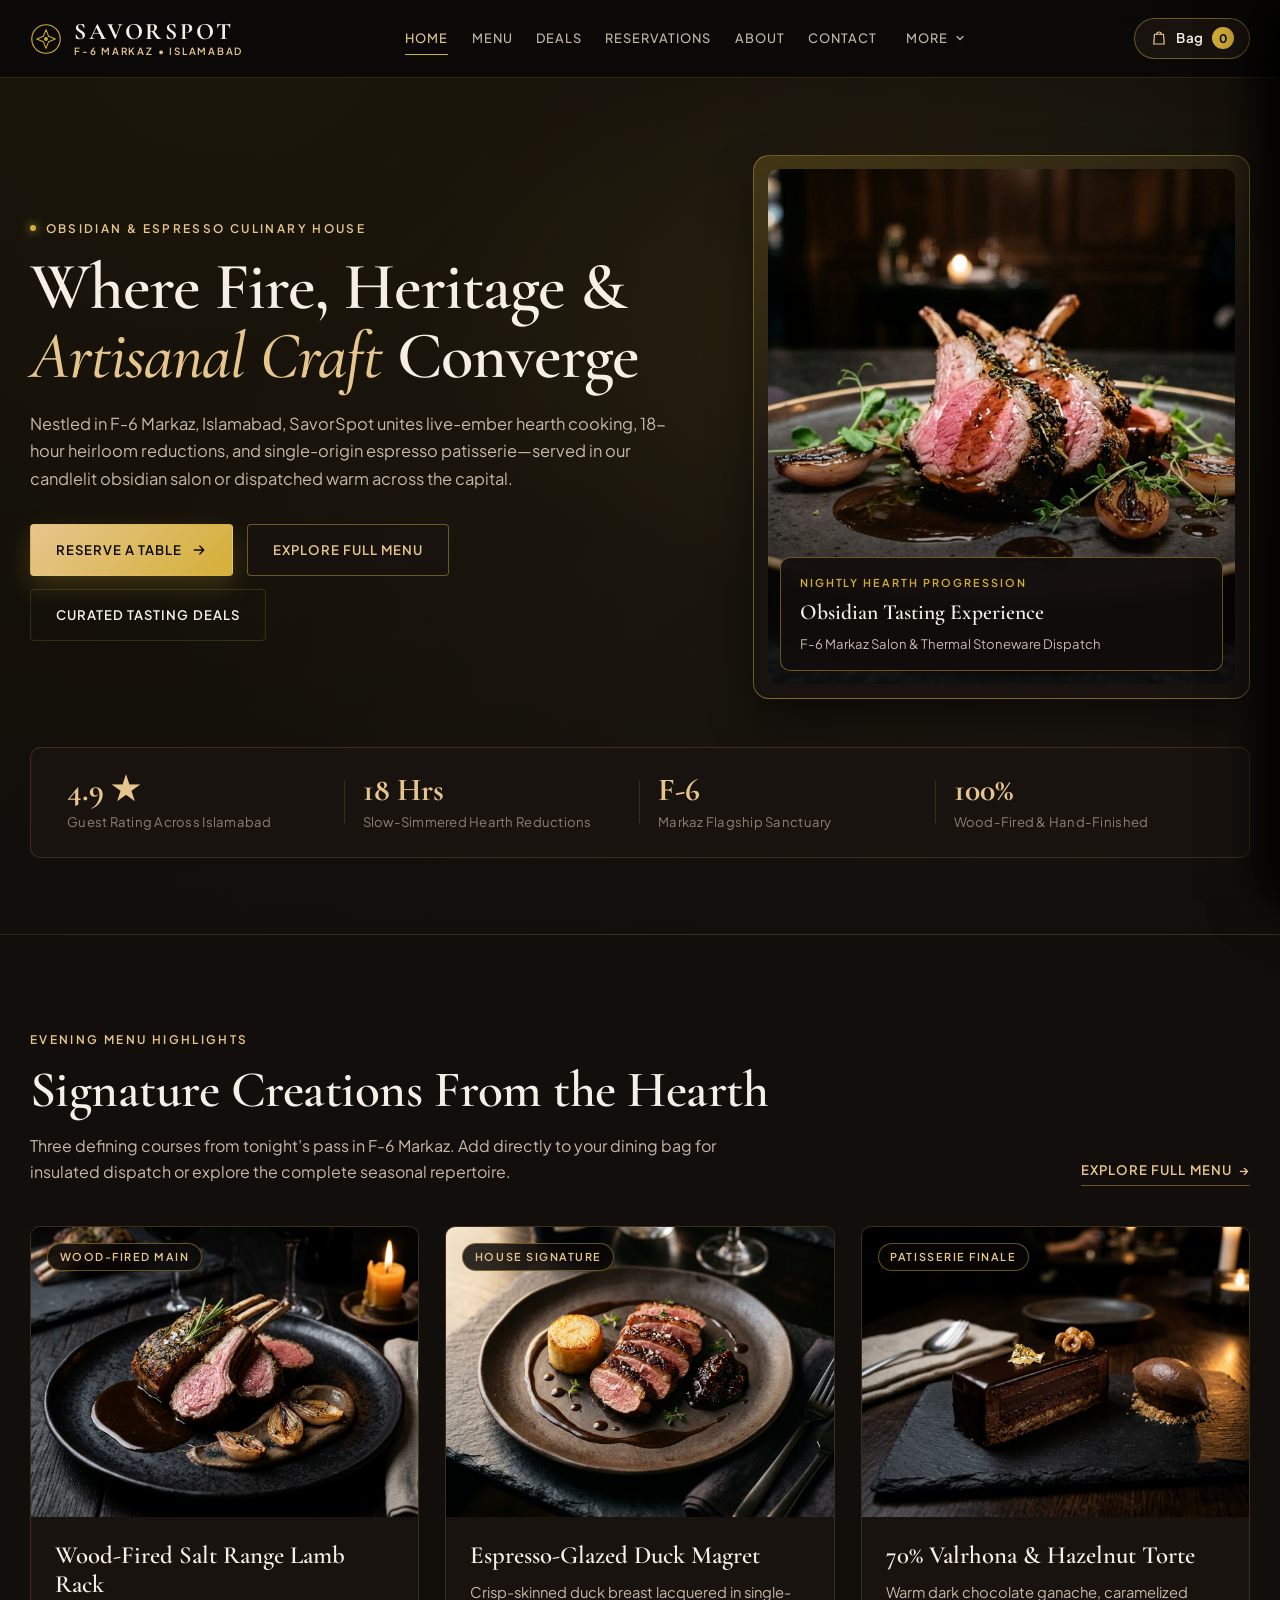
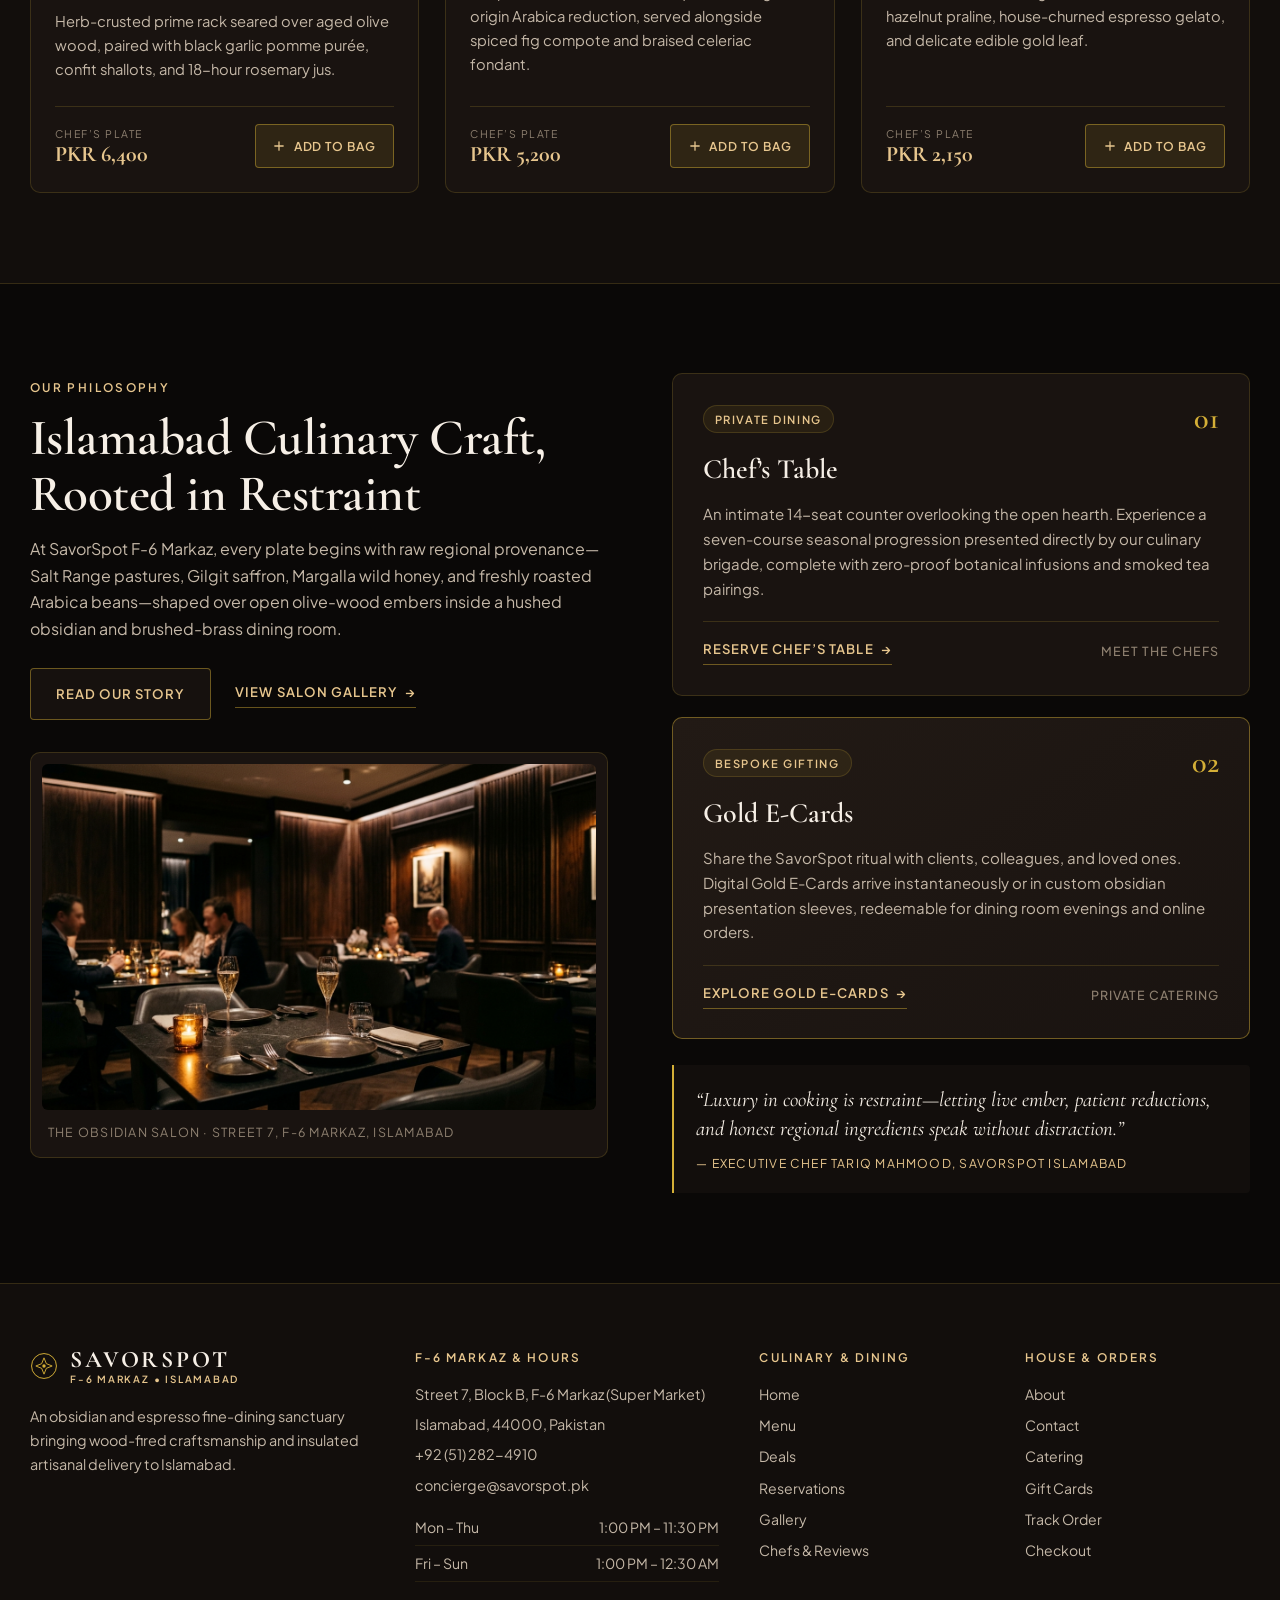
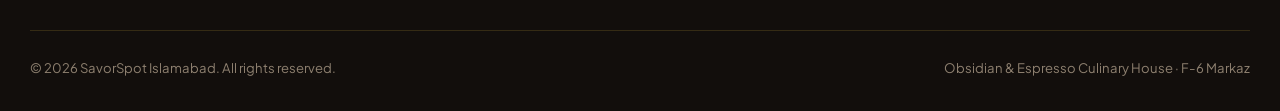
==== commit 4206147d: "Add Day 01 Home page, images, and session-01 log" ====
--- a/index.html
+++ b/index.html
@@ -3,13 +3,13 @@
 <head>
   <meta charset="UTF-8">
   <meta name="viewport" content="width=device-width, initial-scale=1.0">
-  <meta name="description" content="SavorSpot is Islamabad's contemporary fine-dining destination in F-6 Markaz — wood-fired seasonal tasting plates, private dining, and artisanal doorstep delivery.">
-  <title>SavorSpot | Fine Dining &amp; Artisanal Online Ordering — Islamabad</title>
+  <meta name="description" content="SavorSpot — Luxury fine-dining and artisanal culinary house in F-6 Markaz, Islamabad. Wood-fired hearth plates, curated tasting deals, and insulated doorstep delivery.">
+  <title>SavorSpot | Obsidian &amp; Espresso Culinary House — F-6 Markaz, Islamabad</title>
 
   <!-- Google Fonts: Cormorant Garamond & Plus Jakarta Sans -->
   <link rel="preconnect" href="https://fonts.googleapis.com">
   <link rel="preconnect" href="https://fonts.gstatic.com" crossorigin>
-  <link href="https://fonts.googleapis.com/css2?family=Cormorant+Garamond:ital,wght@0,400;0,500;0,600;0,700;1,400;1,600&family=Plus+Jakarta+Sans:wght@300;400;500;600;700&display=swap" rel="stylesheet">
+  <link href="https://fonts.googleapis.com/css2?family=Cormorant+Garamond:ital,wght@0,400;0,500;0,600;0,700;1,400;1,600&family=Plus+Jakarta+Sans:wght@400;500;600;700&display=swap" rel="stylesheet">
 
   <!-- Page Stylesheet -->
   <link rel="stylesheet" href="css/home.css">
@@ -20,7 +20,7 @@
   <!-- Sticky Site Header -->
   <header class="site-header" id="site-header">
     <div class="container header-inner">
-      <a class="brand-logo" href="index.html" aria-label="SavorSpot Home">
+      <a class="brand-logo" href="index.html" aria-label="SavorSpot Home — F-6 Markaz, Islamabad">
         <span class="brand-crest" aria-hidden="true">
           <svg viewBox="0 0 36 36" width="32" height="32" fill="none" xmlns="http://www.w3.org/2000/svg">
             <rect x="2" y="2" width="32" height="32" rx="16" stroke="currentColor" stroke-width="1.25"/>
@@ -29,21 +29,42 @@
           </svg>
         </span>
         <span class="brand-text">
-          <span class="brand-name">SavorSpot</span>
-          <span class="brand-sub">Islamabad</span>
+          <span class="brand-name">SAVORSPOT</span>
+          <span class="brand-sub">F-6 Markaz &bull; Islamabad</span>
         </span>
       </a>
 
-      <!-- Desktop Primary Navigation -->
+      <!-- Desktop Primary Navigation (12-Page Structure) -->
       <nav class="primary-nav" aria-label="Primary Navigation">
         <ul class="nav-list">
           <li><a class="nav-link active" href="index.html" aria-current="page">Home</a></li>
           <li><a class="nav-link" href="pages/menu.html">Menu</a></li>
           <li><a class="nav-link" href="pages/deals.html">Deals</a></li>
-          <!-- Placeholder links for remaining group pages -->
-          <li><a class="nav-link" href="pages/reservations.html" data-placeholder-page="Reservations">Reservations</a></li>
-          <li><a class="nav-link" href="pages/about.html" data-placeholder-page="Our Story">Our Story</a></li>
-          <li><a class="nav-link" href="pages/contact.html" data-placeholder-page="Contact">Contact</a></li>
+          <li><a class="nav-link" href="pages/reservations.html">Reservations</a></li>
+          <li><a class="nav-link" href="pages/about.html">About</a></li>
+          <li><a class="nav-link" href="pages/contact.html">Contact</a></li>
+          <li class="nav-dropdown">
+            <button
+              type="button"
+              class="nav-link nav-dropdown-toggle"
+              id="nav-more-toggle"
+              aria-expanded="false"
+              aria-controls="nav-more-menu"
+            >
+              More
+              <svg viewBox="0 0 16 16" width="12" height="12" fill="none" stroke="currentColor" stroke-width="1.6" aria-hidden="true">
+                <path d="M4 6l4 4 4-4" stroke-linecap="round" stroke-linejoin="round"/>
+              </svg>
+            </button>
+            <ul class="nav-dropdown-menu" id="nav-more-menu" hidden>
+              <li><a class="nav-dropdown-link" href="pages/gallery.html">Gallery</a></li>
+              <li><a class="nav-dropdown-link" href="pages/chefs-reviews.html">Chefs &amp; Reviews</a></li>
+              <li><a class="nav-dropdown-link" href="pages/catering.html">Catering</a></li>
+              <li><a class="nav-dropdown-link" href="pages/gift-cards.html">Gift Cards</a></li>
+              <li><a class="nav-dropdown-link" href="pages/track-order.html">Track Order</a></li>
+              <li><a class="nav-dropdown-link" href="pages/checkout.html">Checkout</a></li>
+            </ul>
+          </li>
         </ul>
       </nav>
 
@@ -55,14 +76,14 @@
           id="cart-toggle-btn"
           aria-label="Open dining bag"
           aria-expanded="false"
-          aria-controls="cart-drawer"
+          aria-controls="savorCart"
         >
           <svg class="cart-icon" viewBox="0 0 24 24" width="18" height="18" fill="none" stroke="currentColor" stroke-width="1.6" stroke-linecap="round" stroke-linejoin="round" aria-hidden="true">
             <path d="M6 7h12l1 13H5L6 7z"/>
             <path d="M9 7a3 3 0 0 1 6 0"/>
           </svg>
           <span class="cart-trigger-label">Bag</span>
-          <span class="cart-badge" id="cart-count" aria-live="polite">0</span>
+          <span class="cart-badge" id="navCartCount" aria-live="polite">0</span>
         </button>
 
         <button
@@ -80,11 +101,11 @@
       </div>
     </div>
 
-    <!-- Mobile Navigation Drawer -->
+    <!-- Mobile Navigation Drawer (All 12 Pages) -->
     <div class="mobile-nav-backdrop" id="mobile-nav-backdrop" hidden></div>
     <nav class="mobile-nav-drawer" id="mobile-nav-drawer" aria-label="Mobile Navigation" hidden>
       <div class="mobile-nav-header">
-        <span class="mobile-nav-eyebrow">Navigation</span>
+        <span class="mobile-nav-eyebrow">SavorSpot Directory</span>
         <button type="button" class="icon-close-btn" id="mobile-nav-close" aria-label="Close navigation menu">
           <span aria-hidden="true">&times;</span>
         </button>
@@ -92,11 +113,16 @@
       <ul class="mobile-nav-list">
         <li><a class="mobile-nav-link active" href="index.html" aria-current="page">Home</a></li>
         <li><a class="mobile-nav-link" href="pages/menu.html">Menu</a></li>
-        <li><a class="mobile-nav-link" href="pages/deals.html">Chef&rsquo;s Deals</a></li>
-        <!-- Placeholder links for remaining group pages -->
-        <li><a class="mobile-nav-link" href="pages/reservations.html" data-placeholder-page="Reservations">Reservations</a></li>
-        <li><a class="mobile-nav-link" href="pages/about.html" data-placeholder-page="Our Story">Our Story</a></li>
-        <li><a class="mobile-nav-link" href="pages/contact.html" data-placeholder-page="Contact">Contact</a></li>
+        <li><a class="mobile-nav-link" href="pages/deals.html">Deals</a></li>
+        <li><a class="mobile-nav-link" href="pages/reservations.html">Reservations</a></li>
+        <li><a class="mobile-nav-link" href="pages/about.html">About</a></li>
+        <li><a class="mobile-nav-link" href="pages/contact.html">Contact</a></li>
+        <li><a class="mobile-nav-link" href="pages/checkout.html">Checkout</a></li>
+        <li><a class="mobile-nav-link" href="pages/track-order.html">Track Order</a></li>
+        <li><a class="mobile-nav-link" href="pages/gift-cards.html">Gift Cards</a></li>
+        <li><a class="mobile-nav-link" href="pages/gallery.html">Gallery</a></li>
+        <li><a class="mobile-nav-link" href="pages/chefs-reviews.html">Chefs &amp; Reviews</a></li>
+        <li><a class="mobile-nav-link" href="pages/catering.html">Catering</a></li>
       </ul>
       <div class="mobile-nav-footer">
         <p>F-6 Markaz, Islamabad</p>
@@ -109,197 +135,287 @@
     <!-- Hero Section -->
     <section class="hero" aria-labelledby="hero-heading">
       <div class="hero-ambient" aria-hidden="true"></div>
-      <div class="container hero-grid">
-        <div class="hero-content">
-          <p class="eyebrow">
-            <span class="eyebrow-dot" aria-hidden="true"></span>
-            F-6 Markaz, Islamabad &middot; Contemporary Fine Dining
-          </p>
-          <h1 id="hero-heading" class="hero-title">
-            Where Fire, Heritage &amp; <em>Quiet Luxury</em> Meet.
-          </h1>
-          <p class="hero-tagline">
-            SavorSpot is an intimate obsidian dining room and artisanal kitchen dedicated to wood-fired seasonal tasting plates, slow-braised heritage cuts, and single-origin espresso finishes&mdash;served tableside or delivered warm across Islamabad.
-          </p>
-
-          <div class="hero-actions">
-            <a class="btn btn-primary" href="pages/menu.html">
-              Explore Menu
-              <svg viewBox="0 0 20 20" width="16" height="16" fill="none" stroke="currentColor" stroke-width="1.6" aria-hidden="true">
-                <path d="M4 10h12M11 5l5 5-5 5" stroke-linecap="round" stroke-linejoin="round"/>
-              </svg>
-            </a>
-            <a class="btn btn-secondary" href="pages/deals.html">View Deals</a>
-          </div>
-
-          <dl class="hero-meta">
-            <div class="hero-meta-item">
-              <dt>Kitchen</dt>
-              <dd>Open Hearth &amp; Tasting Bar</dd>
-            </div>
-            <div class="hero-meta-item">
-              <dt>Evening Service</dt>
-              <dd>1:00 PM &ndash; 12:30 AM</dd>
-            </div>
-            <div class="hero-meta-item">
-              <dt>Delivery</dt>
-              <dd>Stoneware Thermal Dispatch</dd>
-            </div>
-          </dl>
-        </div>
-
-        <div class="hero-visual">
-          <figure class="hero-frame">
-            <div class="hero-image-wrap">
-              <img
-                src="images/hero-feast.jpg"
-                alt="Seared Salt Range lamb rack with charred shallots and herb reduction plated on dark obsidian stoneware"
-                class="hero-image"
-                loading="eager"
-                onerror="this.parentElement.classList.add('is-fallback'); this.remove();"
-              >
-              <div class="hero-fallback-art" aria-hidden="true">
-                <span class="fallback-monogram">S</span>
-                <span class="fallback-caption">Chef&rsquo;s Reserve Tasting</span>
-              </div>
-              <div class="hero-image-scrim" aria-hidden="true"></div>
-            </div>
-            <figcaption class="hero-plate-card">
-              <span class="plate-tag">Autumn / Winter Reserve</span>
-              <strong class="plate-name">Seven-Course Hearth Progression</strong>
-              <span class="plate-detail">Available nightly in-house &amp; curated tasting boxes</span>
-            </figcaption>
-          </figure>
-        </div>
+      <div class="container">
+        <div class="hero-grid">
+          <div class="hero-content">
+            <p class="eyebrow">
+              <span class="eyebrow-dot" aria-hidden="true"></span>
+              Obsidian &amp; Espresso Culinary House
+            </p>
+            <h1 id="hero-heading" class="hero-title">
+              Where Fire, Heritage &amp; <em>Artisanal Craft</em> Converge
+            </h1>
+            <p class="hero-tagline">
+              Nestled in F-6 Markaz, Islamabad, SavorSpot unites live-ember hearth cooking, 18-hour heirloom reductions, and single-origin espresso patisserie&mdash;served in our candlelit obsidian salon or dispatched warm across the capital.
+            </p>
+
+            <div class="hero-actions">
+              <a class="btn btn-primary" href="pages/reservations.html">
+                Reserve a Table
+                <svg viewBox="0 0 20 20" width="16" height="16" fill="none" stroke="currentColor" stroke-width="1.6" aria-hidden="true">
+                  <path d="M4 10h12M11 5l5 5-5 5" stroke-linecap="round" stroke-linejoin="round"/>
+                </svg>
+              </a>
+              <a class="btn btn-secondary" href="pages/menu.html">Explore Full Menu</a>
+              <a class="btn btn-ghost-gold" href="pages/deals.html">Curated Tasting Deals</a>
+            </div>
+          </div>
+
+          <div class="hero-visual">
+            <figure class="hero-frame">
+              <div class="hero-image-wrap">
+                <img
+                  src="images/hero-feast.jpg"
+                  alt="Seared Salt Range lamb rack with charred shallots and herb reduction plated on dark obsidian stoneware"
+                  class="hero-image"
+                  loading="eager"
+                  onerror="this.parentElement.classList.add('is-fallback'); this.remove();"
+                >
+                <div class="hero-fallback-art" aria-hidden="true">
+                  <span class="fallback-monogram">S</span>
+                  <span class="fallback-caption">F-6 Markaz &bull; Culinary House</span>
+                </div>
+                <div class="hero-image-scrim" aria-hidden="true"></div>
+              </div>
+              <figcaption class="hero-plate-card">
+                <span class="plate-tag">Nightly Hearth Progression</span>
+                <strong class="plate-name">Obsidian Tasting Experience</strong>
+                <span class="plate-detail">F-6 Markaz Salon &amp; Thermal Stoneware Dispatch</span>
+              </figcaption>
+            </figure>
+          </div>
+        </div>
+
+        <!-- 4-Item Stats Bar -->
+        <dl class="hero-stats" aria-label="SavorSpot House Highlights">
+          <div class="hero-stat-item">
+            <dt class="stat-value">4.9 &#9733;</dt>
+            <dd class="stat-label">Guest Rating Across Islamabad</dd>
+          </div>
+          <div class="hero-stat-item">
+            <dt class="stat-value">18 Hrs</dt>
+            <dd class="stat-label">Slow-Simmered Hearth Reductions</dd>
+          </div>
+          <div class="hero-stat-item">
+            <dt class="stat-value">F-6</dt>
+            <dd class="stat-label">Markaz Flagship Sanctuary</dd>
+          </div>
+          <div class="hero-stat-item">
+            <dt class="stat-value">100%</dt>
+            <dd class="stat-label">Wood-Fired &amp; Hand-Finished</dd>
+          </div>
+        </dl>
       </div>
     </section>
 
-    <!-- Chef's Signature / Featured Dishes Section -->
-    <section class="signatures section-pad" id="signatures" aria-labelledby="signatures-heading">
+    <!-- Evening Menu Highlights (3 Signature Dish Cards) -->
+    <section class="highlights section-pad" id="evening-highlights" aria-labelledby="highlights-heading">
       <div class="container">
         <div class="section-header-row">
           <div class="section-header">
-            <p class="eyebrow">Chef&rsquo;s Curation</p>
-            <h2 id="signatures-heading" class="section-title">Signature Plates</h2>
+            <p class="eyebrow">Evening Menu Highlights</p>
+            <h2 id="highlights-heading" class="section-title">Signature Creations From the Hearth</h2>
             <p class="section-lead">
-              Small-batch compositions crafted daily from northern valley saffron, dry-aged cuts, and wild-foraged aromatics. Add directly to your dining bag for express Islamabad dispatch.
+              Three defining courses from tonight&rsquo;s pass in F-6 Markaz. Add directly to your dining bag for insulated dispatch or explore the complete seasonal repertoire.
             </p>
           </div>
           <a class="text-link" href="pages/menu.html">
-            Full Culinary Menu
+            Explore Full Menu
             <span aria-hidden="true">&rarr;</span>
           </a>
         </div>
 
-        <!-- Category Filter Bar -->
-        <div class="filter-bar" role="tablist" aria-label="Filter signature dishes by category">
-          <button type="button" class="filter-pill is-active" role="tab" aria-selected="true" data-category="all">All Signatures</button>
-          <button type="button" class="filter-pill" role="tab" aria-selected="false" data-category="Artisanal Starters">Artisanal Starters</button>
-          <button type="button" class="filter-pill" role="tab" aria-selected="false" data-category="Wood-Fired Mains">Wood-Fired Mains</button>
-          <button type="button" class="filter-pill" role="tab" aria-selected="false" data-category="Coastal Reserve">Coastal Reserve</button>
-          <button type="button" class="filter-pill" role="tab" aria-selected="false" data-category="Patisserie">Patisserie</button>
-        </div>
-
-        <!-- Dynamic Dishes Grid (populated by js/home.js) -->
-        <div class="dishes-grid" id="featured-dishes-grid" aria-live="polite">
-          <noscript>
-            <p class="noscript-note">Please enable JavaScript to browse SavorSpot&rsquo;s interactive signature plates and dining bag.</p>
-          </noscript>
+        <div class="dishes-grid" id="evening-dishes-grid">
+          <!-- Signature Dish 1 -->
+          <article class="dish-card" data-dish-id="salt-range-lamb-rack">
+            <div class="dish-media">
+              <img
+                src="images/dish-lamb-rack.jpg"
+                alt="Wood-Fired Salt Range Lamb Rack with rosemary jus and charred shallots on obsidian stoneware"
+                class="dish-img"
+                loading="lazy"
+                onerror="this.parentElement.classList.add('is-fallback'); this.remove();"
+              >
+              <div class="dish-fallback" aria-hidden="true"><span>Hearth Signature</span></div>
+              <span class="dish-tag">Wood-Fired Main</span>
+            </div>
+            <div class="dish-body">
+              <h3 class="dish-name">Wood-Fired Salt Range Lamb Rack</h3>
+              <p class="dish-desc">
+                Herb-crusted prime rack seared over aged olive wood, paired with black garlic pomme pur&eacute;e, confit shallots, and 18-hour rosemary jus.
+              </p>
+              <div class="dish-card-footer">
+                <div class="dish-price-group">
+                  <span class="dish-price-label">Chef&rsquo;s Plate</span>
+                  <span class="dish-price">PKR 6,400</span>
+                </div>
+                <button type="button" class="add-bag-btn" data-add-id="salt-range-lamb-rack">
+                  <svg viewBox="0 0 20 20" width="14" height="14" fill="none" stroke="currentColor" stroke-width="1.8" aria-hidden="true">
+                    <path d="M10 4v12M4 10h12" stroke-linecap="round"/>
+                  </svg>
+                  Add to Bag
+                </button>
+              </div>
+            </div>
+          </article>
+
+          <!-- Signature Dish 2 -->
+          <article class="dish-card" data-dish-id="espresso-duck-magret">
+            <div class="dish-media">
+              <img
+                src="images/dish-duck-magret.jpg"
+                alt="Espresso-Glazed Duck Magret with spiced fig compote and celeriac fondant"
+                class="dish-img"
+                loading="lazy"
+                onerror="this.parentElement.classList.add('is-fallback'); this.remove();"
+              >
+              <div class="dish-fallback" aria-hidden="true"><span>House Signature</span></div>
+              <span class="dish-tag">House Signature</span>
+            </div>
+            <div class="dish-body">
+              <h3 class="dish-name">Espresso-Glazed Duck Magret</h3>
+              <p class="dish-desc">
+                Crisp-skinned duck breast lacquered in single-origin Arabica reduction, served alongside spiced fig compote and braised celeriac fondant.
+              </p>
+              <div class="dish-card-footer">
+                <div class="dish-price-group">
+                  <span class="dish-price-label">Chef&rsquo;s Plate</span>
+                  <span class="dish-price">PKR 5,200</span>
+                </div>
+                <button type="button" class="add-bag-btn" data-add-id="espresso-duck-magret">
+                  <svg viewBox="0 0 20 20" width="14" height="14" fill="none" stroke="currentColor" stroke-width="1.8" aria-hidden="true">
+                    <path d="M10 4v12M4 10h12" stroke-linecap="round"/>
+                  </svg>
+                  Add to Bag
+                </button>
+              </div>
+            </div>
+          </article>
+
+          <!-- Signature Dish 3 -->
+          <article class="dish-card" data-dish-id="valrhona-espresso-torte">
+            <div class="dish-media">
+              <img
+                src="images/dish-valrhona-torte.jpg"
+                alt="70% Valrhona Chocolate and Roasted Hazelnut Torte finished with edible gold leaf and espresso gelato"
+                class="dish-img"
+                loading="lazy"
+                onerror="this.parentElement.classList.add('is-fallback'); this.remove();"
+              >
+              <div class="dish-fallback" aria-hidden="true"><span>Patisserie Finale</span></div>
+              <span class="dish-tag">Patisserie Finale</span>
+            </div>
+            <div class="dish-body">
+              <h3 class="dish-name">70% Valrhona &amp; Hazelnut Torte</h3>
+              <p class="dish-desc">
+                Warm dark chocolate ganache, caramelized hazelnut praline, house-churned espresso gelato, and delicate edible gold leaf.
+              </p>
+              <div class="dish-card-footer">
+                <div class="dish-price-group">
+                  <span class="dish-price-label">Chef&rsquo;s Plate</span>
+                  <span class="dish-price">PKR 2,150</span>
+                </div>
+                <button type="button" class="add-bag-btn" data-add-id="valrhona-espresso-torte">
+                  <svg viewBox="0 0 20 20" width="14" height="14" fill="none" stroke="currentColor" stroke-width="1.8" aria-hidden="true">
+                    <path d="M10 4v12M4 10h12" stroke-linecap="round"/>
+                  </svg>
+                  Add to Bag
+                </button>
+              </div>
+            </div>
+          </article>
         </div>
       </div>
     </section>
 
-    <!-- Fine-Dining Experience / Ambiance Highlights -->
-    <section class="experience section-pad" id="experience" aria-labelledby="experience-heading">
+    <!-- Philosophy & Experience Cards -->
+    <section class="philosophy section-pad" id="philosophy" aria-labelledby="philosophy-heading">
       <div class="container">
-        <div class="experience-layout">
-          <div class="experience-intro">
-            <p class="eyebrow">The SavorSpot Ritual</p>
-            <h2 id="experience-heading" class="section-title">Crafted for Unhurried Evenings</h2>
+        <div class="philosophy-layout">
+          <!-- Left Split: Islamabad Culinary Craft -->
+          <div class="philosophy-story">
+            <p class="eyebrow">Our Philosophy</p>
+            <h2 id="philosophy-heading" class="section-title">Islamabad Culinary Craft, Rooted in Restraint</h2>
             <p class="section-lead">
-              Designed in dark walnut, hand-honed slate, and warm brushed brass, every touchpoint at SavorSpot honors unhurried hospitality&mdash;whether at our candlelit tables or around your own dining room.
+              At SavorSpot F-6 Markaz, every plate begins with raw regional provenance&mdash;Salt Range pastures, Gilgit saffron, Margalla wild honey, and freshly roasted Arabica beans&mdash;shaped over open olive-wood embers inside a hushed obsidian and brushed-brass dining room.
             </p>
+
+            <div class="philosophy-links">
+              <a class="btn btn-secondary" href="pages/about.html">Read Our Story</a>
+              <a class="text-link" href="pages/gallery.html">
+                View Salon Gallery
+                <span aria-hidden="true">&rarr;</span>
+              </a>
+            </div>
 
             <figure class="ambiance-frame">
               <div class="ambiance-image-wrap">
                 <img
                   src="images/ambiance-dining.jpg"
-                  alt="Candlelit SavorSpot dining room with dark espresso wood, obsidian stone tables, and warm gold accents"
+                  alt="Candlelit SavorSpot dining room in F-6 Markaz with dark espresso wood, obsidian stone tables, and warm gold accents"
                   class="ambiance-image"
                   loading="lazy"
                   onerror="this.parentElement.classList.add('is-fallback'); this.remove();"
                 >
                 <div class="ambiance-fallback-art" aria-hidden="true">
-                  <span>F-6 Markaz Salon</span>
+                  <span>F-6 Markaz Obsidian Salon</span>
                 </div>
               </div>
               <figcaption class="ambiance-caption">
-                The Obsidian Salon &middot; Private 14-seat Chef&rsquo;s Table
+                The Obsidian Salon &middot; Street 7, F-6 Markaz, Islamabad
               </figcaption>
             </figure>
+          </div>
+
+          <!-- Right Split: Experience Highlight Cards -->
+          <div class="experience-cards">
+            <article class="experience-highlight-card">
+              <div class="exp-card-top">
+                <span class="exp-badge">Private Dining</span>
+                <span class="exp-num" aria-hidden="true">01</span>
+              </div>
+              <h3 class="exp-title">Chef&rsquo;s Table</h3>
+              <p class="exp-desc">
+                An intimate 14-seat counter overlooking the open hearth. Experience a seven-course seasonal progression presented directly by our culinary brigade, complete with zero-proof botanical infusions and smoked tea pairings.
+              </p>
+              <div class="exp-card-actions">
+                <a class="text-link" href="pages/reservations.html">
+                  Reserve Chef&rsquo;s Table
+                  <span aria-hidden="true">&rarr;</span>
+                </a>
+                <a class="exp-sub-link" href="pages/chefs-reviews.html">Meet the Chefs</a>
+              </div>
+            </article>
+
+            <article class="experience-highlight-card is-elevated">
+              <div class="exp-card-top">
+                <span class="exp-badge">Bespoke Gifting</span>
+                <span class="exp-num" aria-hidden="true">02</span>
+              </div>
+              <h3 class="exp-title">Gold E-Cards</h3>
+              <p class="exp-desc">
+                Share the SavorSpot ritual with clients, colleagues, and loved ones. Digital Gold E-Cards arrive instantaneously or in custom obsidian presentation sleeves, redeemable for dining room evenings and online orders.
+              </p>
+              <div class="exp-card-actions">
+                <a class="text-link" href="pages/gift-cards.html">
+                  Explore Gold E-Cards
+                  <span aria-hidden="true">&rarr;</span>
+                </a>
+                <a class="exp-sub-link" href="pages/catering.html">Private Catering</a>
+              </div>
+            </article>
 
             <blockquote class="chef-quote">
               <p>&ldquo;Luxury in cooking is restraint&mdash;letting live ember, patient reductions, and honest regional ingredients speak without distraction.&rdquo;</p>
-              <footer>&mdash; Executive Chef Tariq Mahmood, SavorSpot</footer>
+              <footer>&mdash; Executive Chef Tariq Mahmood, SavorSpot Islamabad</footer>
             </blockquote>
-          </div>
-
-          <div class="experience-pillars">
-            <article class="experience-card">
-              <span class="pillar-num" aria-hidden="true">01</span>
-              <div class="pillar-body">
-                <h3 class="pillar-title">Seasonal Tasting Progression</h3>
-                <p class="pillar-desc">
-                  Our culinary brigade reimagines Pakistan&rsquo;s micro-seasons into a seven-course evening menu&mdash;spotlighting Gilgit saffron, Margalla wild honey, smoked duck, and 45-day dry-aged prime cuts.
-                </p>
-              </div>
-            </article>
-
-            <article class="experience-card">
-              <span class="pillar-num" aria-hidden="true">02</span>
-              <div class="pillar-body">
-                <h3 class="pillar-title">Private Dining &amp; Zero-Proof Pairings</h3>
-                <p class="pillar-desc">
-                  Reserve our acoustically secluded Espresso Salon for intimate celebrations or executive dinners, accompanied by house-infused botanical elixirs, smoked teas, and cold-brewed reserve pours.
-                </p>
-              </div>
-            </article>
-
-            <article class="experience-card">
-              <span class="pillar-num" aria-hidden="true">03</span>
-              <div class="pillar-body">
-                <h3 class="pillar-title">Doorstep Artisanal Delivery</h3>
-                <p class="pillar-desc">
-                  Every online order leaves our pass in custom heat-retaining stoneware-lined boxes with sealed jus vials and garnish cards, preserving sear, texture, and plating poise across Islamabad.
-                </p>
-              </div>
-            </article>
-          </div>
-        </div>
-      </div>
-    </section>
-
-    <!-- Evening Reserve / Deals Callout -->
-    <section class="evening-reserve" aria-labelledby="reserve-heading">
-      <div class="container">
-        <div class="reserve-banner">
-          <div class="reserve-copy">
-            <p class="eyebrow">Curated Table Offerings</p>
-            <h2 id="reserve-heading" class="reserve-title">Chef&rsquo;s Tasting Bundles &amp; Weekday Privileges</h2>
-            <p class="reserve-desc">
-              Discover two-person tasting boxes, twilight espresso dessert pairings, and seasonal chef&rsquo;s specials crafted for dining in or ordering straight to your table.
-            </p>
-          </div>
-          <div class="reserve-actions">
-            <a class="btn btn-primary" href="pages/deals.html">Explore Deals</a>
-            <a class="btn btn-secondary" href="pages/menu.html">Order &Agrave; La Carte</a>
           </div>
         </div>
       </div>
     </section>
   </main>
 
-  <!-- Site Footer -->
+  <!-- Multi-Column Site Footer -->
   <footer class="site-footer" aria-label="Footer">
     <div class="container">
       <div class="footer-grid">
@@ -313,60 +429,66 @@
               </svg>
             </span>
             <span class="brand-text">
-              <span class="brand-name">SavorSpot</span>
-              <span class="brand-sub">Fine Dining &amp; Delivery</span>
+              <span class="brand-name">SAVORSPOT</span>
+              <span class="brand-sub">F-6 Markaz &bull; Islamabad</span>
             </span>
           </a>
           <p class="footer-tagline">
-            An obsidian and espresso fine-dining sanctuary bringing wood-fired craftsmanship and artisanal doorstep hospitality to Islamabad.
+            An obsidian and espresso fine-dining sanctuary bringing wood-fired craftsmanship and insulated artisanal delivery to Islamabad.
           </p>
         </div>
 
         <div class="footer-col">
-          <h3 class="footer-heading">Islamabad Location</h3>
+          <h3 class="footer-heading">F-6 Markaz &amp; Hours</h3>
           <address class="footer-address">
             <p>Street 7, Block B, F-6 Markaz (Super Market)</p>
             <p>Islamabad, 44000, Pakistan</p>
             <p><a href="tel:+92512824910">+92 (51) 282-4910</a></p>
             <p><a href="mailto:concierge@savorspot.pk">concierge@savorspot.pk</a></p>
           </address>
-        </div>
-
-        <div class="footer-col">
-          <h3 class="footer-heading">Restaurant Hours</h3>
           <ul class="footer-hours">
             <li><span>Mon &ndash; Thu</span><span>1:00 PM &ndash; 11:30 PM</span></li>
             <li><span>Fri &ndash; Sun</span><span>1:00 PM &ndash; 12:30 AM</span></li>
-            <li><span>Online Dispatch</span><span>Daily until 11:45 PM</span></li>
-            <li><span>Chef&rsquo;s Tasting</span><span>6:30 PM &amp; 9:00 PM</span></li>
           </ul>
         </div>
 
         <div class="footer-col">
-          <h3 class="footer-heading">Quick Links</h3>
+          <h3 class="footer-heading">Culinary &amp; Dining</h3>
           <ul class="footer-links">
             <li><a href="index.html">Home</a></li>
-            <li><a href="pages/menu.html">Culinary Menu</a></li>
-            <li><a href="pages/deals.html">Chef&rsquo;s Deals</a></li>
-            <li><a href="pages/reservations.html" data-placeholder-page="Reservations">Private Reservations</a></li>
-            <li><a href="pages/about.html" data-placeholder-page="Our Story">Our Culinary Story</a></li>
-            <li><a href="pages/contact.html" data-placeholder-page="Contact">Contact &amp; Concierge</a></li>
+            <li><a href="pages/menu.html">Menu</a></li>
+            <li><a href="pages/deals.html">Deals</a></li>
+            <li><a href="pages/reservations.html">Reservations</a></li>
+            <li><a href="pages/gallery.html">Gallery</a></li>
+            <li><a href="pages/chefs-reviews.html">Chefs &amp; Reviews</a></li>
+          </ul>
+        </div>
+
+        <div class="footer-col">
+          <h3 class="footer-heading">House &amp; Orders</h3>
+          <ul class="footer-links">
+            <li><a href="pages/about.html">About</a></li>
+            <li><a href="pages/contact.html">Contact</a></li>
+            <li><a href="pages/catering.html">Catering</a></li>
+            <li><a href="pages/gift-cards.html">Gift Cards</a></li>
+            <li><a href="pages/track-order.html">Track Order</a></li>
+            <li><a href="pages/checkout.html">Checkout</a></li>
           </ul>
         </div>
       </div>
 
       <div class="footer-bottom">
         <p>&copy; <span id="footer-year">2026</span> SavorSpot Islamabad. All rights reserved.</p>
-        <p class="footer-note">Crafted in Obsidian &amp; Espresso &middot; F-6 Markaz</p>
+        <p class="footer-note">Obsidian &amp; Espresso Culinary House &middot; F-6 Markaz</p>
       </div>
     </div>
   </footer>
 
-  <!-- Slide-Over Interactive Cart Drawer -->
+  <!-- Slide-Over Interactive Bag Drawer (#savorCart) -->
   <div class="cart-backdrop" id="cart-backdrop" hidden></div>
   <aside
     class="cart-drawer"
-    id="cart-drawer"
+    id="savorCart"
     role="dialog"
     aria-modal="true"
     aria-labelledby="cart-drawer-title"
@@ -374,7 +496,7 @@
   >
     <div class="cart-drawer-header">
       <div>
-        <p class="cart-drawer-eyebrow">Artisanal Order</p>
+        <p class="cart-drawer-eyebrow">Artisanal Dispatch</p>
         <h2 id="cart-drawer-title" class="cart-drawer-title">Your Dining Bag</h2>
       </div>
       <button type="button" class="icon-close-btn" id="cart-close-btn" aria-label="Close dining bag">
@@ -387,19 +509,26 @@
     </div>
 
     <div class="cart-drawer-footer" id="cart-drawer-footer">
-      <div class="cart-delivery-note" id="cart-delivery-note">
-        Complimentary insulated dispatch across Islamabad on orders above PKR 6,000.
-      </div>
+      <div class="cart-delivery-progress" id="cart-delivery-box">
+        <p class="cart-delivery-note" id="cart-delivery-note">
+          Add PKR 4,500 more for complimentary insulated delivery in Islamabad.
+        </p>
+        <div class="cart-progress-track" aria-hidden="true">
+          <div class="cart-progress-fill" id="cart-delivery-progress"></div>
+        </div>
+      </div>
+
       <div class="cart-summary-row">
         <span>Subtotal</span>
         <strong id="cart-subtotal">PKR 0</strong>
       </div>
+
       <div class="cart-footer-actions">
         <button type="button" class="btn btn-primary btn-full" id="cart-checkout-btn">
-          Review &amp; Checkout
+          Proceed to Checkout
         </button>
         <div class="cart-secondary-actions">
-          <a class="btn btn-ghost" href="pages/menu.html">Add From Menu</a>
+          <a class="btn btn-ghost" href="pages/menu.html">Full Menu</a>
           <button type="button" class="btn btn-ghost btn-danger-text" id="cart-clear-btn">Clear Bag</button>
         </div>
       </div>
--- a/css/home.css
+++ b/css/home.css
@@ -1,7 +1,7 @@
 /* ==========================================================================
-   SavorSpot — Page 1 (Home) Stylesheet
+   SavorSpot — Home Page Stylesheet (css/home.css)
    Aesthetic: Obsidian & Espresso Dark Luxury
-   Fonts: Cormorant Garamond (Display) & Plus Jakarta Sans (Body/UI)
+   Fonts: Cormorant Garamond (Headings / Brand / Prices) & Plus Jakarta Sans (Body / UI)
    ========================================================================== */
 
 :root {
@@ -9,24 +9,22 @@
   --bg-obsidian: #0a0807;
   --bg-espresso: #120e0c;
   --bg-card: #191310;
-  --bg-card-elevated: #221a16;
-  --bg-glass: rgba(12, 9, 8, 0.86);
-
-  /* Gold & Champagne Accents */
+  --bg-elevated: #221a15;
+  --bg-glass: rgba(10, 8, 7, 0.88);
+
+  /* Warm Gold & Champagne Accents */
   --accent-gold: #d4af37;
-  --accent-champagne: #e7ce8e;
-  --accent-bronze: #9e783b;
+  --accent-champagne: #e7c68e;
   --accent-glow: rgba(212, 175, 55, 0.16);
 
-  /* Typography */
-  --text-ivory: #f5efe6;
-  --text-warm: #dfd4c5;
-  --text-muted: #b0a393;
-  --text-dim: #7f7366;
-
-  /* Borders & States */
-  --border-subtle: rgba(231, 206, 142, 0.14);
-  --border-gold: rgba(212, 175, 55, 0.42);
+  /* Text Palette */
+  --text-primary: #f6efe6;
+  --text-secondary: #c5b8a8;
+  --text-muted: #8e8070;
+
+  /* Borders & Semantic States */
+  --border-subtle: rgba(212, 175, 55, 0.18);
+  --border-gold: rgba(212, 175, 55, 0.45);
   --danger: #e07a68;
   --success: #79b88b;
 
@@ -41,10 +39,10 @@
   --radius-md: 10px;
   --radius-lg: 16px;
 
-  /* Transitions & Shadows */
+  /* Motion & Elevation */
   --ease-luxury: cubic-bezier(0.22, 1, 0.36, 1);
-  --shadow-card: 0 20px 44px rgba(0, 0, 0, 0.45);
-  --shadow-drawer: -16px 0 48px rgba(0, 0, 0, 0.68);
+  --shadow-card: 0 22px 46px rgba(0, 0, 0, 0.48);
+  --shadow-drawer: -16px 0 48px rgba(0, 0, 0, 0.72);
 }
 
 /* Reset & Base */
@@ -64,9 +62,9 @@
   min-height: 100vh;
   background-color: var(--bg-obsidian);
   background-image:
-    radial-gradient(circle at 18% 0%, rgba(158, 120, 59, 0.12), transparent 42%),
-    radial-gradient(circle at 88% 22%, rgba(212, 175, 55, 0.06), transparent 36%);
-  color: var(--text-ivory);
+    radial-gradient(circle at 18% 0%, rgba(212, 175, 55, 0.09), transparent 42%),
+    radial-gradient(circle at 86% 24%, rgba(231, 198, 142, 0.06), transparent 36%);
+  color: var(--text-primary);
   font-family: var(--font-sans);
   font-size: 1rem;
   line-height: 1.65;
@@ -133,7 +131,7 @@
   align-items: center;
   gap: 0.6rem;
   margin: 0 0 0.85rem;
-  font-size: 0.75rem;
+  font-size: 0.74rem;
   font-weight: 600;
   letter-spacing: 0.2em;
   text-transform: uppercase;
@@ -151,17 +149,17 @@
 .section-title {
   margin: 0 0 0.9rem;
   font-family: var(--font-display);
-  font-size: clamp(2.15rem, 4vw, 3.25rem);
-  font-weight: 600;
-  line-height: 1.1;
+  font-size: clamp(2.2rem, 4vw, 3.3rem);
+  font-weight: 600;
+  line-height: 1.08;
   letter-spacing: -0.01em;
-  color: var(--text-ivory);
+  color: var(--text-primary);
 }
 
 .section-lead {
   margin: 0;
   max-width: 60ch;
-  color: var(--text-muted);
+  color: var(--text-secondary);
   font-size: 1rem;
   font-weight: 400;
 }
@@ -172,11 +170,11 @@
   align-items: center;
   justify-content: center;
   gap: 0.55rem;
-  padding: 0.88rem 1.65rem;
+  padding: 0.88rem 1.55rem;
   border-radius: var(--radius-sm);
-  font-size: 0.875rem;
-  font-weight: 600;
-  letter-spacing: 0.06em;
+  font-size: 0.82rem;
+  font-weight: 600;
+  letter-spacing: 0.08em;
   text-transform: uppercase;
   transition:
     background-color 0.25s var(--ease-luxury),
@@ -195,26 +193,38 @@
 
 .btn-primary:hover {
   transform: translateY(-2px);
-  box-shadow: 0 14px 32px rgba(212, 175, 55, 0.32);
+  box-shadow: 0 14px 32px rgba(212, 175, 55, 0.34);
 }
 
 .btn-secondary {
-  background: rgba(25, 19, 16, 0.72);
+  background: rgba(25, 19, 16, 0.85);
   color: var(--accent-champagne);
   border: 1px solid var(--border-gold);
 }
 
 .btn-secondary:hover {
-  background: rgba(212, 175, 55, 0.12);
+  background: rgba(212, 175, 55, 0.14);
   border-color: var(--accent-champagne);
+  transform: translateY(-2px);
+}
+
+.btn-ghost-gold {
+  background: transparent;
+  color: var(--text-primary);
+  border: 1px solid var(--border-subtle);
+}
+
+.btn-ghost-gold:hover {
+  border-color: var(--border-gold);
+  color: var(--accent-champagne);
   transform: translateY(-2px);
 }
 
 .btn-ghost {
   padding: 0.65rem 1rem;
   border: 1px solid var(--border-subtle);
-  color: var(--text-warm);
-  font-size: 0.8rem;
+  color: var(--text-secondary);
+  font-size: 0.78rem;
 }
 
 .btn-ghost:hover {
@@ -223,12 +233,31 @@
 }
 
 .btn-danger-text:hover {
-  border-color: rgba(224, 122, 104, 0.5);
+  border-color: rgba(224, 122, 104, 0.55);
   color: var(--danger);
 }
 
 .btn-full {
   width: 100%;
+}
+
+.text-link {
+  display: inline-flex;
+  align-items: center;
+  gap: 0.45rem;
+  padding-bottom: 0.25rem;
+  border-bottom: 1px solid var(--border-gold);
+  font-size: 0.82rem;
+  font-weight: 600;
+  letter-spacing: 0.08em;
+  text-transform: uppercase;
+  color: var(--accent-champagne);
+  transition: color 0.2s ease, gap 0.2s ease;
+}
+
+.text-link:hover {
+  color: var(--text-primary);
+  gap: 0.7rem;
 }
 
 /* ==========================================================================
@@ -249,7 +278,7 @@
 .site-header.is-scrolled {
   background: rgba(10, 8, 7, 0.96);
   border-bottom-color: var(--border-gold);
-  box-shadow: 0 12px 30px rgba(0, 0, 0, 0.45);
+  box-shadow: 0 12px 30px rgba(0, 0, 0, 0.5);
 }
 
 .header-inner {
@@ -281,17 +310,17 @@
 
 .brand-name {
   font-family: var(--font-display);
-  font-size: 1.55rem;
+  font-size: 1.48rem;
   font-weight: 700;
-  letter-spacing: 0.03em;
-  color: var(--text-ivory);
+  letter-spacing: 0.12em;
+  color: var(--text-primary);
 }
 
 .brand-sub {
-  margin-top: 0.2rem;
-  font-size: 0.64rem;
-  font-weight: 600;
-  letter-spacing: 0.24em;
+  margin-top: 0.22rem;
+  font-size: 0.62rem;
+  font-weight: 600;
+  letter-spacing: 0.18em;
   text-transform: uppercase;
   color: var(--accent-champagne);
 }
@@ -304,7 +333,7 @@
 .nav-list {
   display: flex;
   align-items: center;
-  gap: 1.75rem;
+  gap: 1.45rem;
   list-style: none;
   margin: 0;
   padding: 0;
@@ -312,12 +341,15 @@
 
 .nav-link {
   position: relative;
+  display: inline-flex;
+  align-items: center;
+  gap: 0.35rem;
   padding-block: 0.35rem;
-  font-size: 0.85rem;
+  font-size: 0.8rem;
   font-weight: 500;
-  letter-spacing: 0.06em;
-  text-transform: uppercase;
-  color: var(--text-muted);
+  letter-spacing: 0.08em;
+  text-transform: uppercase;
+  color: var(--text-secondary);
   transition: color 0.25s ease;
 }
 
@@ -345,6 +377,54 @@
   transform-origin: left;
 }
 
+/* Desktop "More" Dropdown for remaining 6 pages */
+.nav-dropdown {
+  position: relative;
+}
+
+.nav-dropdown-toggle svg {
+  transition: transform 0.25s ease;
+}
+
+.nav-dropdown-toggle[aria-expanded="true"] svg {
+  transform: rotate(180deg);
+}
+
+.nav-dropdown-menu {
+  position: absolute;
+  top: calc(100% + 0.85rem);
+  right: 0;
+  min-width: 210px;
+  list-style: none;
+  margin: 0;
+  padding: 0.55rem;
+  background: var(--bg-elevated);
+  border: 1px solid var(--border-gold);
+  border-radius: var(--radius-md);
+  box-shadow: var(--shadow-card);
+  z-index: 920;
+}
+
+.nav-dropdown-menu[hidden] {
+  display: none;
+}
+
+.nav-dropdown-link {
+  display: block;
+  padding: 0.6rem 0.85rem;
+  border-radius: var(--radius-sm);
+  font-size: 0.82rem;
+  font-weight: 500;
+  letter-spacing: 0.04em;
+  color: var(--text-secondary);
+  transition: background-color 0.2s ease, color 0.2s ease;
+}
+
+.nav-dropdown-link:hover {
+  background: rgba(212, 175, 55, 0.12);
+  color: var(--accent-champagne);
+}
+
 .header-actions {
   display: flex;
   align-items: center;
@@ -359,7 +439,7 @@
   background: var(--bg-card);
   border: 1px solid var(--border-gold);
   border-radius: 999px;
-  color: var(--text-ivory);
+  color: var(--text-primary);
   font-size: 0.84rem;
   font-weight: 600;
   letter-spacing: 0.04em;
@@ -367,7 +447,7 @@
 }
 
 .cart-trigger:hover {
-  background: var(--bg-card-elevated);
+  background: var(--bg-elevated);
   box-shadow: 0 0 20px var(--accent-glow);
   transform: translateY(-1px);
 }
@@ -391,7 +471,7 @@
 }
 
 .cart-badge.is-bumped {
-  transform: scale(1.22);
+  transform: scale(1.24);
 }
 
 /* Mobile Hamburger */
@@ -433,7 +513,7 @@
   position: fixed;
   inset: 0;
   z-index: 940;
-  background: rgba(5, 4, 3, 0.76);
+  background: rgba(5, 4, 3, 0.78);
   backdrop-filter: blur(4px);
 }
 
@@ -442,11 +522,11 @@
   top: 0;
   right: 0;
   z-index: 950;
-  width: min(320px, 86vw);
+  width: min(340px, 88vw);
   height: 100dvh;
   display: flex;
   flex-direction: column;
-  padding: 1.5rem;
+  padding: 1.4rem 1.5rem;
   background: var(--bg-espresso);
   border-left: 1px solid var(--border-gold);
   box-shadow: var(--shadow-drawer);
@@ -462,12 +542,12 @@
   display: flex;
   align-items: center;
   justify-content: space-between;
-  padding-bottom: 1rem;
+  padding-bottom: 0.95rem;
   border-bottom: 1px solid var(--border-subtle);
 }
 
 .mobile-nav-eyebrow {
-  font-size: 0.75rem;
+  font-size: 0.74rem;
   font-weight: 600;
   letter-spacing: 0.18em;
   text-transform: uppercase;
@@ -481,7 +561,7 @@
   height: 36px;
   border-radius: 50%;
   border: 1px solid var(--border-subtle);
-  color: var(--text-warm);
+  color: var(--text-secondary);
   font-size: 1.4rem;
   line-height: 1;
   transition: border-color 0.2s ease, color 0.2s ease;
@@ -494,21 +574,23 @@
 
 .mobile-nav-list {
   list-style: none;
-  margin: 1.5rem 0;
+  margin: 1rem 0;
   padding: 0;
+  flex: 1 1 auto;
+  overflow-y: auto;
   display: flex;
   flex-direction: column;
-  gap: 0.35rem;
+  gap: 0.15rem;
 }
 
 .mobile-nav-link {
   display: block;
-  padding: 0.8rem 0.5rem;
-  border-bottom: 1px solid rgba(231, 206, 142, 0.08);
-  font-family: var(--font-display);
-  font-size: 1.45rem;
+  padding: 0.62rem 0.4rem;
+  border-bottom: 1px solid rgba(212, 175, 55, 0.1);
+  font-family: var(--font-display);
+  font-size: 1.32rem;
   font-weight: 500;
-  color: var(--text-warm);
+  color: var(--text-secondary);
 }
 
 .mobile-nav-link.active,
@@ -518,9 +600,9 @@
 
 .mobile-nav-footer {
   margin-top: auto;
-  padding-top: 1.25rem;
+  padding-top: 1rem;
   border-top: 1px solid var(--border-subtle);
-  font-size: 0.85rem;
+  font-size: 0.82rem;
   color: var(--text-muted);
 }
 
@@ -533,7 +615,7 @@
    ========================================================================== */
 .hero {
   position: relative;
-  padding-block: clamp(3.5rem, 6.5vw, 5.75rem) clamp(4rem, 7vw, 6.25rem);
+  padding-block: clamp(3.25rem, 6vw, 5.25rem) clamp(3.5rem, 6vw, 5.5rem);
   border-bottom: 1px solid var(--border-subtle);
   overflow: hidden;
 }
@@ -543,26 +625,26 @@
   inset: 0;
   pointer-events: none;
   background:
-    radial-gradient(ellipse 60% 50% at 75% 30%, rgba(212, 175, 55, 0.09), transparent 70%),
-    linear-gradient(180deg, transparent 70%, var(--bg-espresso) 100%);
+    radial-gradient(ellipse 60% 50% at 75% 28%, rgba(212, 175, 55, 0.09), transparent 70%),
+    linear-gradient(180deg, transparent 72%, var(--bg-espresso) 100%);
 }
 
 .hero-grid {
   position: relative;
   display: grid;
-  grid-template-columns: minmax(0, 1.12fr) minmax(0, 0.88fr);
-  align-items: center;
-  gap: clamp(2.25rem, 5vw, 4.5rem);
+  grid-template-columns: minmax(0, 1.14fr) minmax(0, 0.86fr);
+  align-items: center;
+  gap: clamp(2.25rem, 5vw, 4.25rem);
 }
 
 .hero-title {
   margin: 0 0 1.25rem;
   font-family: var(--font-display);
-  font-size: clamp(2.75rem, 5.4vw, 4.5rem);
+  font-size: clamp(2.75rem, 5.2vw, 4.45rem);
   font-weight: 600;
   line-height: 1.04;
   letter-spacing: -0.015em;
-  color: var(--text-ivory);
+  color: var(--text-primary);
 }
 
 .hero-title em {
@@ -573,47 +655,22 @@
 
 .hero-tagline {
   margin: 0 0 2rem;
-  max-width: 54ch;
-  font-size: 1.05rem;
-  color: var(--text-muted);
+  max-width: 55ch;
+  font-size: 1.03rem;
+  color: var(--text-secondary);
 }
 
 .hero-actions {
   display: flex;
   flex-wrap: wrap;
-  gap: 1rem;
-  margin-bottom: 2.5rem;
-}
-
-.hero-meta {
-  display: grid;
-  grid-template-columns: repeat(3, minmax(0, 1fr));
-  gap: 1.25rem;
-  margin: 0;
-  padding-top: 1.65rem;
-  border-top: 1px solid var(--border-subtle);
-}
-
-.hero-meta-item dt {
-  font-size: 0.7rem;
-  font-weight: 600;
-  letter-spacing: 0.16em;
-  text-transform: uppercase;
-  color: var(--accent-champagne);
-  margin-bottom: 0.25rem;
-}
-
-.hero-meta-item dd {
-  margin: 0;
-  font-size: 0.9rem;
-  color: var(--text-warm);
+  gap: 0.85rem;
 }
 
 .hero-frame {
   position: relative;
   margin: 0;
   padding: 0.85rem;
-  background: linear-gradient(160deg, rgba(212, 175, 55, 0.18), rgba(25, 19, 16, 0.92) 48%);
+  background: linear-gradient(160deg, rgba(212, 175, 55, 0.2), rgba(25, 19, 16, 0.94) 50%);
   border: 1px solid var(--border-gold);
   border-radius: var(--radius-lg);
   box-shadow: var(--shadow-card);
@@ -621,12 +678,12 @@
 
 .hero-image-wrap {
   position: relative;
-  aspect-ratio: 4 / 4.6;
+  aspect-ratio: 4 / 4.4;
   border-radius: calc(var(--radius-lg) - 6px);
   overflow: hidden;
   background:
     radial-gradient(circle at 50% 35%, rgba(212, 175, 55, 0.18), transparent 62%),
-    linear-gradient(155deg, #241913 0%, #0d0907 100%);
+    linear-gradient(155deg, var(--bg-elevated) 0%, var(--bg-obsidian) 100%);
 }
 
 .hero-image {
@@ -674,7 +731,7 @@
 .hero-image-scrim {
   position: absolute;
   inset: 0;
-  background: linear-gradient(180deg, transparent 48%, rgba(10, 8, 7, 0.82) 100%);
+  background: linear-gradient(180deg, transparent 48%, rgba(10, 8, 7, 0.85) 100%);
   pointer-events: none;
 }
 
@@ -683,8 +740,8 @@
   left: 1.65rem;
   right: 1.65rem;
   bottom: 1.65rem;
-  padding: 1rem 1.15rem;
-  background: rgba(14, 11, 9, 0.9);
+  padding: 0.95rem 1.15rem;
+  background: rgba(18, 14, 12, 0.92);
   backdrop-filter: blur(10px);
   border: 1px solid var(--border-gold);
   border-radius: var(--radius-md);
@@ -705,18 +762,62 @@
   font-family: var(--font-display);
   font-size: 1.35rem;
   font-weight: 600;
-  color: var(--text-ivory);
+  color: var(--text-primary);
 }
 
 .plate-detail {
   font-size: 0.82rem;
+  color: var(--text-secondary);
+}
+
+/* 4-Item Stats Bar */
+.hero-stats {
+  position: relative;
+  display: grid;
+  grid-template-columns: repeat(4, minmax(0, 1fr));
+  gap: 1.25rem;
+  margin: 3rem 0 0;
+  padding: 1.5rem 1.75rem;
+  background: var(--bg-card);
+  border: 1px solid var(--border-subtle);
+  border-radius: var(--radius-md);
+}
+
+.hero-stat-item {
+  position: relative;
+  padding-inline: 0.5rem;
+}
+
+.hero-stat-item:not(:last-child)::after {
+  content: "";
+  position: absolute;
+  top: 15%;
+  right: -0.625rem;
+  height: 70%;
+  width: 1px;
+  background: var(--border-subtle);
+}
+
+.stat-value {
+  font-family: var(--font-display);
+  font-size: clamp(1.75rem, 2.5vw, 2.2rem);
+  font-weight: 700;
+  line-height: 1.1;
+  color: var(--accent-champagne);
+  margin-bottom: 0.25rem;
+}
+
+.stat-label {
+  margin: 0;
+  font-size: 0.82rem;
   color: var(--text-muted);
+  letter-spacing: 0.02em;
 }
 
 /* ==========================================================================
-   Chef's Signature Dishes Section
+   Evening Menu Highlights (3 Signature Dish Cards)
    ========================================================================== */
-.signatures {
+.highlights {
   background: var(--bg-espresso);
   border-bottom: 1px solid var(--border-subtle);
 }
@@ -727,122 +828,101 @@
   align-items: flex-end;
   justify-content: space-between;
   gap: 1.5rem;
-  margin-bottom: 2rem;
-}
-
-.text-link {
-  display: inline-flex;
-  align-items: center;
-  gap: 0.45rem;
-  padding-bottom: 0.25rem;
-  border-bottom: 1px solid var(--border-gold);
-  font-size: 0.85rem;
-  font-weight: 600;
-  letter-spacing: 0.08em;
-  text-transform: uppercase;
-  color: var(--accent-champagne);
-  transition: color 0.2s ease, gap 0.2s ease;
-}
-
-.text-link:hover {
-  color: var(--text-ivory);
-  gap: 0.7rem;
-}
-
-.filter-bar {
-  display: flex;
-  flex-wrap: wrap;
-  gap: 0.65rem;
-  margin-bottom: 2.25rem;
-}
-
-.filter-pill {
-  padding: 0.55rem 1.1rem;
-  border-radius: 999px;
-  border: 1px solid var(--border-subtle);
-  background: rgba(25, 19, 16, 0.7);
-  color: var(--text-muted);
-  font-size: 0.8rem;
-  font-weight: 500;
-  letter-spacing: 0.04em;
-  transition: all 0.22s ease;
-}
-
-.filter-pill:hover {
-  border-color: var(--border-gold);
-  color: var(--text-ivory);
-}
-
-.filter-pill.is-active {
-  background: var(--accent-gold);
-  border-color: var(--accent-gold);
-  color: var(--bg-obsidian);
-  font-weight: 600;
+  margin-bottom: 2.5rem;
 }
 
 .dishes-grid {
   display: grid;
   grid-template-columns: repeat(3, minmax(0, 1fr));
-  gap: 1.5rem;
+  gap: 1.65rem;
 }
 
 .dish-card {
-  position: relative;
   display: flex;
   flex-direction: column;
-  padding: 1.65rem;
-  background: linear-gradient(180deg, var(--bg-card) 0%, #140f0d 100%);
+  background: var(--bg-card);
   border: 1px solid var(--border-subtle);
   border-radius: var(--radius-md);
+  overflow: hidden;
   transition: transform 0.3s var(--ease-luxury), border-color 0.3s ease, box-shadow 0.3s ease;
 }
 
 .dish-card:hover {
-  transform: translateY(-4px);
+  transform: translateY(-5px);
   border-color: var(--border-gold);
   box-shadow: var(--shadow-card);
 }
 
-.dish-card-top {
-  display: flex;
-  align-items: center;
-  justify-content: space-between;
-  gap: 0.75rem;
-  margin-bottom: 0.9rem;
-}
-
-.dish-category {
-  font-size: 0.7rem;
-  font-weight: 600;
-  letter-spacing: 0.16em;
-  text-transform: uppercase;
-  color: var(--accent-champagne);
-}
-
-.dish-badge {
-  padding: 0.2rem 0.6rem;
+.dish-media {
+  position: relative;
+  aspect-ratio: 4 / 3;
+  overflow: hidden;
+  background: linear-gradient(145deg, var(--bg-elevated) 0%, var(--bg-obsidian) 100%);
+}
+
+.dish-img {
+  width: 100%;
+  height: 100%;
+  object-fit: cover;
+  transition: transform 0.55s var(--ease-luxury);
+}
+
+.dish-card:hover .dish-img {
+  transform: scale(1.04);
+}
+
+.dish-fallback {
+  display: none;
+  position: absolute;
+  inset: 0;
+  place-items: center;
+  font-family: var(--font-display);
+  font-size: 1.4rem;
+  font-style: italic;
+  color: var(--accent-champagne);
+}
+
+.dish-media.is-fallback .dish-fallback {
+  display: grid;
+}
+
+.dish-tag {
+  position: absolute;
+  left: 1rem;
+  top: 1rem;
+  padding: 0.28rem 0.72rem;
   border-radius: 999px;
-  border: 1px solid rgba(212, 175, 55, 0.28);
-  background: rgba(212, 175, 55, 0.08);
+  background: rgba(10, 8, 7, 0.84);
+  backdrop-filter: blur(6px);
+  border: 1px solid var(--border-gold);
   font-size: 0.68rem;
-  font-weight: 500;
-  color: var(--text-warm);
+  font-weight: 600;
+  letter-spacing: 0.14em;
+  text-transform: uppercase;
+  color: var(--accent-champagne);
+}
+
+.dish-body {
+  display: flex;
+  flex-direction: column;
+  flex: 1 1 auto;
+  padding: 1.5rem;
 }
 
 .dish-name {
-  margin: 0 0 0.65rem;
+  margin: 0 0 0.6rem;
   font-family: var(--font-display);
   font-size: 1.55rem;
   font-weight: 600;
-  line-height: 1.2;
-  color: var(--text-ivory);
+  line-height: 1.18;
+  color: var(--text-primary);
 }
 
 .dish-desc {
   margin: 0 0 1.5rem;
   flex-grow: 1;
   font-size: 0.92rem;
-  color: var(--text-muted);
+  color: var(--text-secondary);
 }
 
 .dish-card-footer {
@@ -863,12 +943,14 @@
   font-size: 0.66rem;
   letter-spacing: 0.14em;
   text-transform: uppercase;
-  color: var(--text-dim);
+  color: var(--text-muted);
 }
 
 .dish-price {
-  font-size: 1.05rem;
+  font-family: var(--font-display);
+  font-size: 1.38rem;
   font-weight: 700;
+  line-height: 1.15;
   color: var(--accent-champagne);
 }
 
@@ -876,12 +958,12 @@
   display: inline-flex;
   align-items: center;
   gap: 0.45rem;
-  padding: 0.65rem 1.05rem;
+  padding: 0.68rem 1.05rem;
   border-radius: var(--radius-sm);
   background: rgba(212, 175, 55, 0.12);
   border: 1px solid var(--border-gold);
   color: var(--accent-champagne);
-  font-size: 0.78rem;
+  font-size: 0.76rem;
   font-weight: 600;
   letter-spacing: 0.08em;
   text-transform: uppercase;
@@ -897,30 +979,30 @@
   transform: scale(0.97);
 }
 
-.noscript-note {
-  grid-column: 1 / -1;
-  padding: 1.25rem;
-  border: 1px solid var(--border-gold);
-  border-radius: var(--radius-md);
-  color: var(--text-warm);
-}
-
 /* ==========================================================================
-   Fine-Dining Experience / Ambiance Section
+   Philosophy & Experience Cards Section
    ========================================================================== */
-.experience {
+.philosophy {
   background: var(--bg-obsidian);
 }
 
-.experience-layout {
+.philosophy-layout {
   display: grid;
-  grid-template-columns: minmax(0, 0.95fr) minmax(0, 1.05fr);
-  gap: clamp(2.25rem, 5vw, 4.5rem);
+  grid-template-columns: minmax(0, 1fr) minmax(0, 1fr);
+  gap: clamp(2.25rem, 5vw, 4.25rem);
   align-items: start;
 }
 
+.philosophy-links {
+  display: flex;
+  flex-wrap: wrap;
+  align-items: center;
+  gap: 1.5rem;
+  margin-top: 1.65rem;
+}
+
 .ambiance-frame {
-  margin: 2rem 0 1.75rem;
+  margin: 2rem 0 0;
   padding: 0.7rem;
   background: var(--bg-card);
   border: 1px solid var(--border-subtle);
@@ -932,7 +1014,7 @@
   aspect-ratio: 16 / 10;
   border-radius: calc(var(--radius-md) - 4px);
   overflow: hidden;
-  background: linear-gradient(135deg, #211812 0%, #0d0908 100%);
+  background: linear-gradient(135deg, var(--bg-elevated) 0%, var(--bg-obsidian) 100%);
 }
 
 .ambiance-image {
@@ -958,136 +1040,136 @@
 
 .ambiance-caption {
   padding: 0.75rem 0.35rem 0.2rem;
-  font-size: 0.8rem;
+  font-size: 0.78rem;
+  letter-spacing: 0.1em;
+  text-transform: uppercase;
+  color: var(--text-muted);
+}
+
+.experience-cards {
+  display: flex;
+  flex-direction: column;
+  gap: 1.35rem;
+}
+
+.experience-highlight-card {
+  padding: 1.85rem;
+  background: var(--bg-card);
+  border: 1px solid var(--border-subtle);
+  border-radius: var(--radius-md);
+  transition: border-color 0.25s ease, transform 0.25s var(--ease-luxury);
+}
+
+.experience-highlight-card.is-elevated {
+  background: linear-gradient(145deg, var(--bg-elevated) 0%, var(--bg-card) 100%);
+  border-color: var(--border-gold);
+}
+
+.experience-highlight-card:hover {
+  border-color: var(--border-gold);
+  transform: translateY(-3px);
+}
+
+.exp-card-top {
+  display: flex;
+  align-items: center;
+  justify-content: space-between;
+  margin-bottom: 0.75rem;
+}
+
+.exp-badge {
+  padding: 0.24rem 0.7rem;
+  border-radius: 999px;
+  border: 1px solid var(--border-subtle);
+  background: rgba(212, 175, 55, 0.08);
+  font-size: 0.7rem;
+  font-weight: 600;
+  letter-spacing: 0.14em;
+  text-transform: uppercase;
+  color: var(--accent-champagne);
+}
+
+.exp-num {
+  font-family: var(--font-display);
+  font-size: 1.9rem;
+  font-weight: 600;
+  line-height: 1;
+  color: var(--accent-gold);
+}
+
+.exp-title {
+  margin: 0 0 0.6rem;
+  font-family: var(--font-display);
+  font-size: 1.75rem;
+  font-weight: 600;
+  color: var(--text-primary);
+}
+
+.exp-desc {
+  margin: 0 0 1.25rem;
+  font-size: 0.94rem;
+  color: var(--text-secondary);
+}
+
+.exp-card-actions {
+  display: flex;
+  flex-wrap: wrap;
+  align-items: center;
+  justify-content: space-between;
+  gap: 1rem;
+  padding-top: 1rem;
+  border-top: 1px solid var(--border-subtle);
+}
+
+.exp-sub-link {
+  font-size: 0.78rem;
+  font-weight: 500;
   letter-spacing: 0.08em;
   text-transform: uppercase;
   color: var(--text-muted);
+  transition: color 0.2s ease;
+}
+
+.exp-sub-link:hover {
+  color: var(--accent-champagne);
 }
 
 .chef-quote {
-  margin: 0;
+  margin: 0.25rem 0 0;
   padding: 1.25rem 1.4rem;
-  background: rgba(25, 19, 16, 0.65);
+  background: var(--bg-espresso);
   border-left: 2px solid var(--accent-gold);
   border-radius: 0 var(--radius-sm) var(--radius-sm) 0;
 }
 
 .chef-quote p {
-  margin: 0 0 0.65rem;
+  margin: 0 0 0.6rem;
   font-family: var(--font-display);
   font-size: 1.3rem;
   font-style: italic;
   line-height: 1.4;
-  color: var(--text-warm);
+  color: var(--text-primary);
 }
 
 .chef-quote footer {
-  font-size: 0.78rem;
+  font-size: 0.76rem;
   letter-spacing: 0.1em;
   text-transform: uppercase;
   color: var(--accent-champagne);
 }
 
-.experience-pillars {
-  display: flex;
-  flex-direction: column;
-  gap: 1.25rem;
-}
-
-.experience-card {
-  display: grid;
-  grid-template-columns: auto 1fr;
-  gap: 1.4rem;
-  padding: 1.75rem;
-  background: var(--bg-espresso);
-  border: 1px solid var(--border-subtle);
-  border-radius: var(--radius-md);
-  transition: border-color 0.25s ease, transform 0.25s var(--ease-luxury);
-}
-
-.experience-card:hover {
-  border-color: var(--border-gold);
-  transform: translateX(4px);
-}
-
-.pillar-num {
-  font-family: var(--font-display);
-  font-size: 2.2rem;
-  font-weight: 600;
-  line-height: 1;
-  color: var(--accent-gold);
-}
-
-.pillar-title {
-  margin: 0 0 0.5rem;
-  font-family: var(--font-display);
-  font-size: 1.5rem;
-  font-weight: 600;
-  color: var(--text-ivory);
-}
-
-.pillar-desc {
-  margin: 0;
-  font-size: 0.93rem;
-  color: var(--text-muted);
-}
-
 /* ==========================================================================
-   Evening Reserve Callout
-   ========================================================================== */
-.evening-reserve {
-  padding-bottom: clamp(4.25rem, 7vw, 6.25rem);
-}
-
-.reserve-banner {
-  display: flex;
-  flex-wrap: wrap;
-  align-items: center;
-  justify-content: space-between;
-  gap: 2rem;
-  padding: clamp(2rem, 4vw, 3rem);
-  background:
-    radial-gradient(circle at 90% 20%, rgba(212, 175, 55, 0.14), transparent 55%),
-    linear-gradient(135deg, #1b1410 0%, #100c0a 100%);
-  border: 1px solid var(--border-gold);
-  border-radius: var(--radius-lg);
-}
-
-.reserve-copy {
-  max-width: 58ch;
-}
-
-.reserve-title {
-  margin: 0 0 0.65rem;
-  font-family: var(--font-display);
-  font-size: clamp(1.8rem, 3vw, 2.45rem);
-  font-weight: 600;
-  line-height: 1.15;
-}
-
-.reserve-desc {
-  margin: 0;
-  color: var(--text-muted);
-}
-
-.reserve-actions {
-  display: flex;
-  flex-wrap: wrap;
-  gap: 0.9rem;
-}
-
-/* ==========================================================================
-   Site Footer
+   Site Footer (#120e0c Espresso Surface)
    ========================================================================== */
 .site-footer {
-  background: #070504;
+  background: var(--bg-espresso);
   border-top: 1px solid var(--border-subtle);
   padding-block: 4rem 2rem;
 }
 
 .footer-grid {
   display: grid;
-  grid-template-columns: 1.3fr 1fr 1fr 0.9fr;
+  grid-template-columns: 1.3fr 1.15fr 0.85fr 0.85fr;
   gap: 2.5rem;
   padding-bottom: 3rem;
   border-bottom: 1px solid var(--border-subtle);
@@ -1097,7 +1179,7 @@
   margin: 1.1rem 0 0;
   max-width: 34ch;
   font-size: 0.9rem;
-  color: var(--text-muted);
+  color: var(--text-secondary);
 }
 
 .footer-heading {
@@ -1112,11 +1194,12 @@
 .footer-address {
   font-style: normal;
   font-size: 0.9rem;
-  color: var(--text-muted);
+  color: var(--text-secondary);
+  margin-bottom: 0.85rem;
 }
 
 .footer-address p {
-  margin: 0 0 0.45rem;
+  margin: 0 0 0.4rem;
 }
 
 .footer-address a:hover,
@@ -1129,8 +1212,8 @@
   list-style: none;
   margin: 0;
   padding: 0;
-  font-size: 0.9rem;
-  color: var(--text-muted);
+  font-size: 0.88rem;
+  color: var(--text-secondary);
 }
 
 .footer-hours li {
@@ -1138,7 +1221,7 @@
   justify-content: space-between;
   gap: 0.75rem;
   padding-block: 0.35rem;
-  border-bottom: 1px solid rgba(231, 206, 142, 0.06);
+  border-bottom: 1px solid rgba(212, 175, 55, 0.1);
 }
 
 .footer-links li {
@@ -1153,7 +1236,7 @@
   gap: 1rem;
   padding-top: 1.65rem;
   font-size: 0.82rem;
-  color: var(--text-dim);
+  color: var(--text-muted);
 }
 
 .footer-bottom p {
@@ -1161,13 +1244,13 @@
 }
 
 /* ==========================================================================
-   Slide-Over Cart Drawer
+   Slide-Over Bag Drawer (#savorCart)
    ========================================================================== */
 .cart-backdrop {
   position: fixed;
   inset: 0;
   z-index: 980;
-  background: rgba(5, 4, 3, 0.76);
+  background: rgba(5, 4, 3, 0.78);
   backdrop-filter: blur(4px);
 }
 
@@ -1250,7 +1333,7 @@
 .cart-empty p {
   margin: 0 0 1.4rem;
   font-size: 0.9rem;
-  color: var(--text-muted);
+  color: var(--text-secondary);
 }
 
 .cart-item {
@@ -1276,7 +1359,7 @@
 .cart-item-name {
   margin: 0 0 0.25rem;
   font-family: var(--font-display);
-  font-size: 1.2rem;
+  font-size: 1.22rem;
   font-weight: 600;
   line-height: 1.2;
 }
@@ -1297,6 +1380,7 @@
 .qty-stepper {
   display: inline-flex;
   align-items: center;
+  background: var(--bg-elevated);
   border: 1px solid var(--border-gold);
   border-radius: var(--radius-sm);
   overflow: hidden;
@@ -1331,16 +1415,17 @@
 }
 
 .cart-line-total {
-  font-size: 0.9rem;
+  font-family: var(--font-display);
+  font-size: 1.08rem;
   font-weight: 700;
-  color: var(--text-ivory);
+  color: var(--text-primary);
 }
 
 .cart-remove-btn {
-  font-size: 0.74rem;
+  font-size: 0.72rem;
   letter-spacing: 0.06em;
   text-transform: uppercase;
-  color: var(--text-dim);
+  color: var(--text-muted);
   text-decoration: underline;
   text-underline-offset: 3px;
 }
@@ -1352,22 +1437,49 @@
 .cart-drawer-footer {
   padding: 1.25rem 1.5rem 1.5rem;
   border-top: 1px solid var(--border-subtle);
-  background: #0d0a08;
+  background: var(--bg-obsidian);
+}
+
+.cart-delivery-progress {
+  margin-bottom: 1rem;
+  padding: 0.75rem 0.9rem;
+  border-radius: var(--radius-sm);
+  background: var(--bg-card);
+  border: 1px solid var(--border-subtle);
+}
+
+.cart-delivery-progress.is-unlocked {
+  border-color: rgba(121, 184, 139, 0.45);
 }
 
 .cart-delivery-note {
-  margin-bottom: 0.9rem;
-  padding: 0.65rem 0.85rem;
-  border-radius: var(--radius-sm);
-  background: rgba(212, 175, 55, 0.08);
-  border: 1px solid rgba(212, 175, 55, 0.2);
+  margin: 0 0 0.55rem;
   font-size: 0.78rem;
-  color: var(--text-warm);
-}
-
-.cart-delivery-note.is-unlocked {
-  border-color: rgba(121, 184, 139, 0.45);
+  color: var(--text-secondary);
+}
+
+.cart-delivery-progress.is-unlocked .cart-delivery-note {
   color: var(--success);
+}
+
+.cart-progress-track {
+  width: 100%;
+  height: 5px;
+  border-radius: 999px;
+  background: var(--bg-elevated);
+  overflow: hidden;
+}
+
+.cart-progress-fill {
+  width: 0%;
+  height: 100%;
+  border-radius: 999px;
+  background: linear-gradient(90deg, var(--accent-gold) 0%, var(--accent-champagne) 100%);
+  transition: width 0.35s var(--ease-luxury), background 0.3s ease;
+}
+
+.cart-delivery-progress.is-unlocked .cart-progress-fill {
+  background: var(--success);
 }
 
 .cart-summary-row {
@@ -1376,11 +1488,13 @@
   justify-content: space-between;
   margin-bottom: 1rem;
   font-size: 0.95rem;
-  color: var(--text-muted);
+  color: var(--text-secondary);
 }
 
 .cart-summary-row strong {
-  font-size: 1.3rem;
+  font-family: var(--font-display);
+  font-size: 1.55rem;
+  font-weight: 700;
   color: var(--accent-champagne);
 }
 
@@ -1416,13 +1530,13 @@
   align-items: center;
   gap: 0.75rem;
   padding: 0.85rem 1.1rem;
-  background: rgba(20, 15, 13, 0.96);
+  background: var(--bg-elevated);
   border: 1px solid var(--border-gold);
   border-left: 3px solid var(--accent-gold);
   border-radius: var(--radius-sm);
   box-shadow: 0 14px 30px rgba(0, 0, 0, 0.55);
-  color: var(--text-ivory);
-  font-size: 0.87rem;
+  color: var(--text-primary);
+  font-size: 0.86rem;
   pointer-events: auto;
   animation: toastIn 0.28s var(--ease-luxury) forwards;
 }
@@ -1466,8 +1580,16 @@
    ========================================================================== */
 @media (max-width: 1024px) {
   .hero-grid,
-  .experience-layout {
+  .philosophy-layout {
     grid-template-columns: 1fr;
+  }
+
+  .hero-stats {
+    grid-template-columns: repeat(2, minmax(0, 1fr));
+  }
+
+  .hero-stat-item:nth-child(2)::after {
+    display: none;
   }
 
   .dishes-grid {
@@ -1479,7 +1601,7 @@
   }
 }
 
-@media (max-width: 860px) {
+@media (max-width: 900px) {
   .primary-nav {
     display: none;
   }
@@ -1494,18 +1616,13 @@
     width: calc(100% - 1.75rem);
   }
 
-  .hero-meta {
-    grid-template-columns: 1fr;
-    gap: 0.85rem;
+  .hero-stats {
+    grid-template-columns: 1fr 1fr;
+    padding: 1.25rem;
   }
 
   .dishes-grid {
     grid-template-columns: 1fr;
-  }
-
-  .experience-card {
-    grid-template-columns: 1fr;
-    gap: 0.65rem;
   }
 
   .footer-grid {
